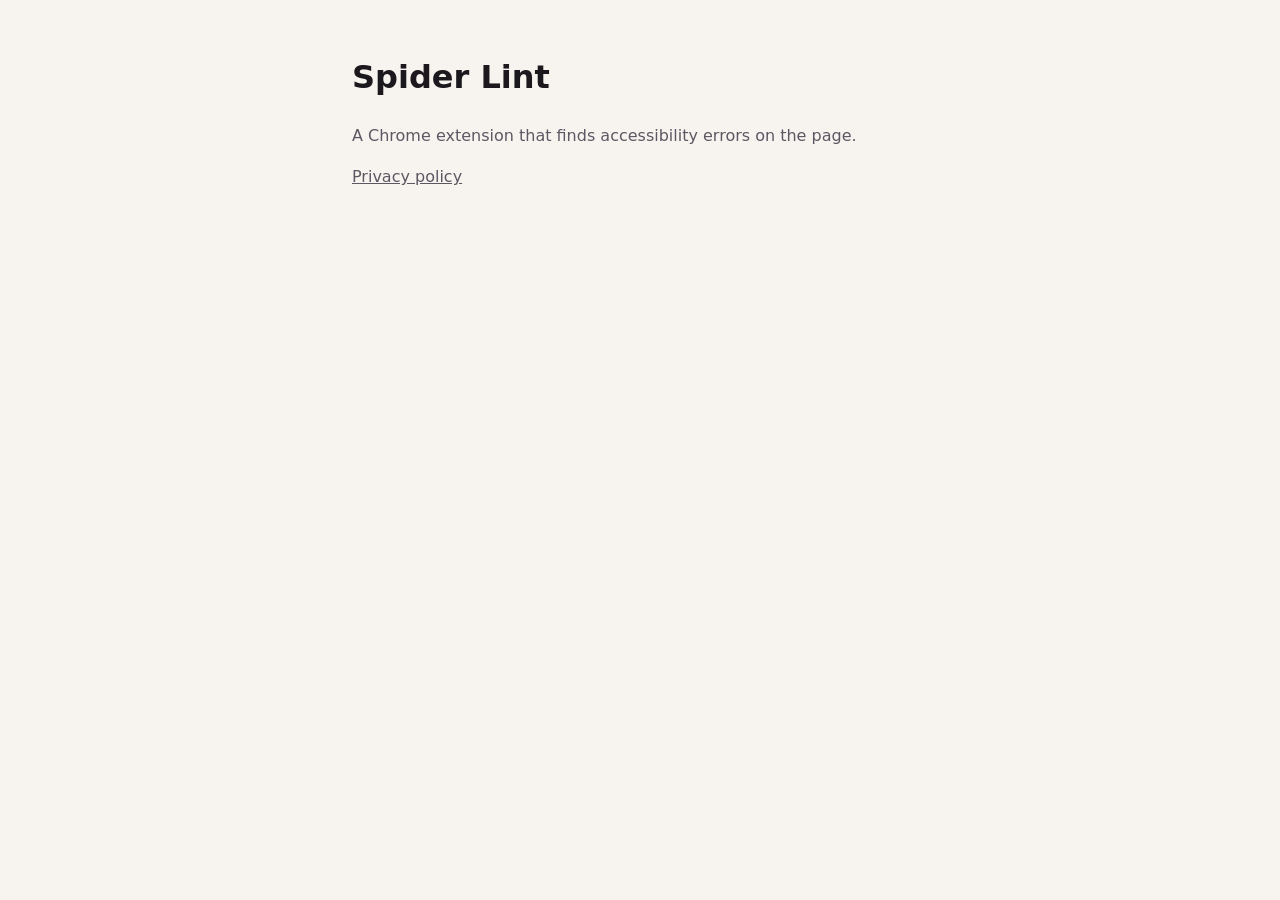
==== index.html @ 79761230 "Add Spider Lint site and privacy policy" ====
<!doctype html>
<html lang="en">
  <head>
    <meta charset="utf-8" />
    <meta name="viewport" content="width=device-width, initial-scale=1" />
    <title>Spider Lint</title>
    <style>
      :root {
        color-scheme: light dark;
        --ink: #1b191e;
        --paper: #f7f4ef;
        --muted: #5c5863;
      }
      @media (prefers-color-scheme: dark) {
        :root {
          --ink: #f4f1ea;
          --paper: #16141a;
          --muted: #b3adb8;
        }
      }
      body {
        margin: 0 auto;
        max-width: 36rem;
        padding: 2rem 1.25rem;
        background: var(--paper);
        color: var(--ink);
        font:
          1rem/1.55 ui-sans-serif,
          system-ui,
          sans-serif;
      }
      a {
        color: inherit;
      }
      p {
        color: var(--muted);
      }
    </style>
  </head>
  <body>
    <h1>Spider Lint</h1>
    <p>A Chrome extension that finds accessibility errors on the page.</p>
    <p>
      <a href="./privacy.html">Privacy policy</a>
    </p>
  </body>
</html>
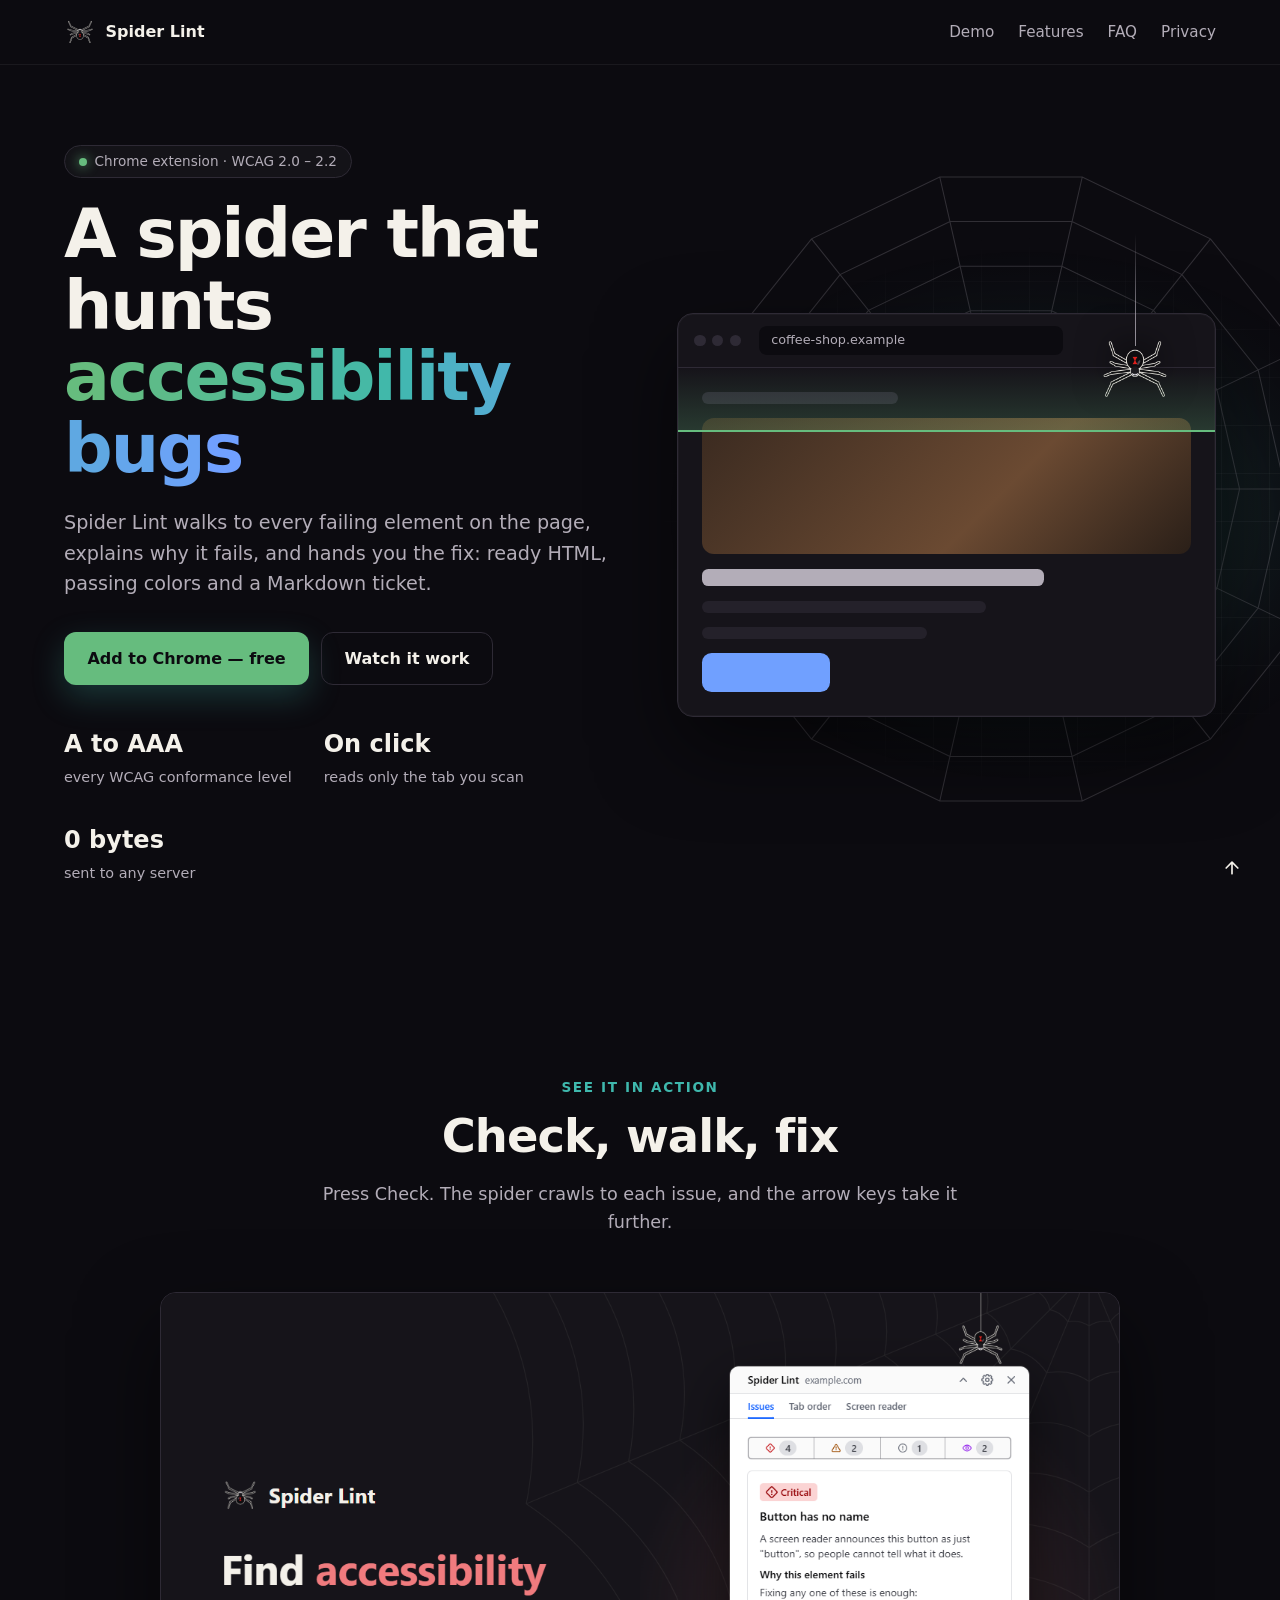
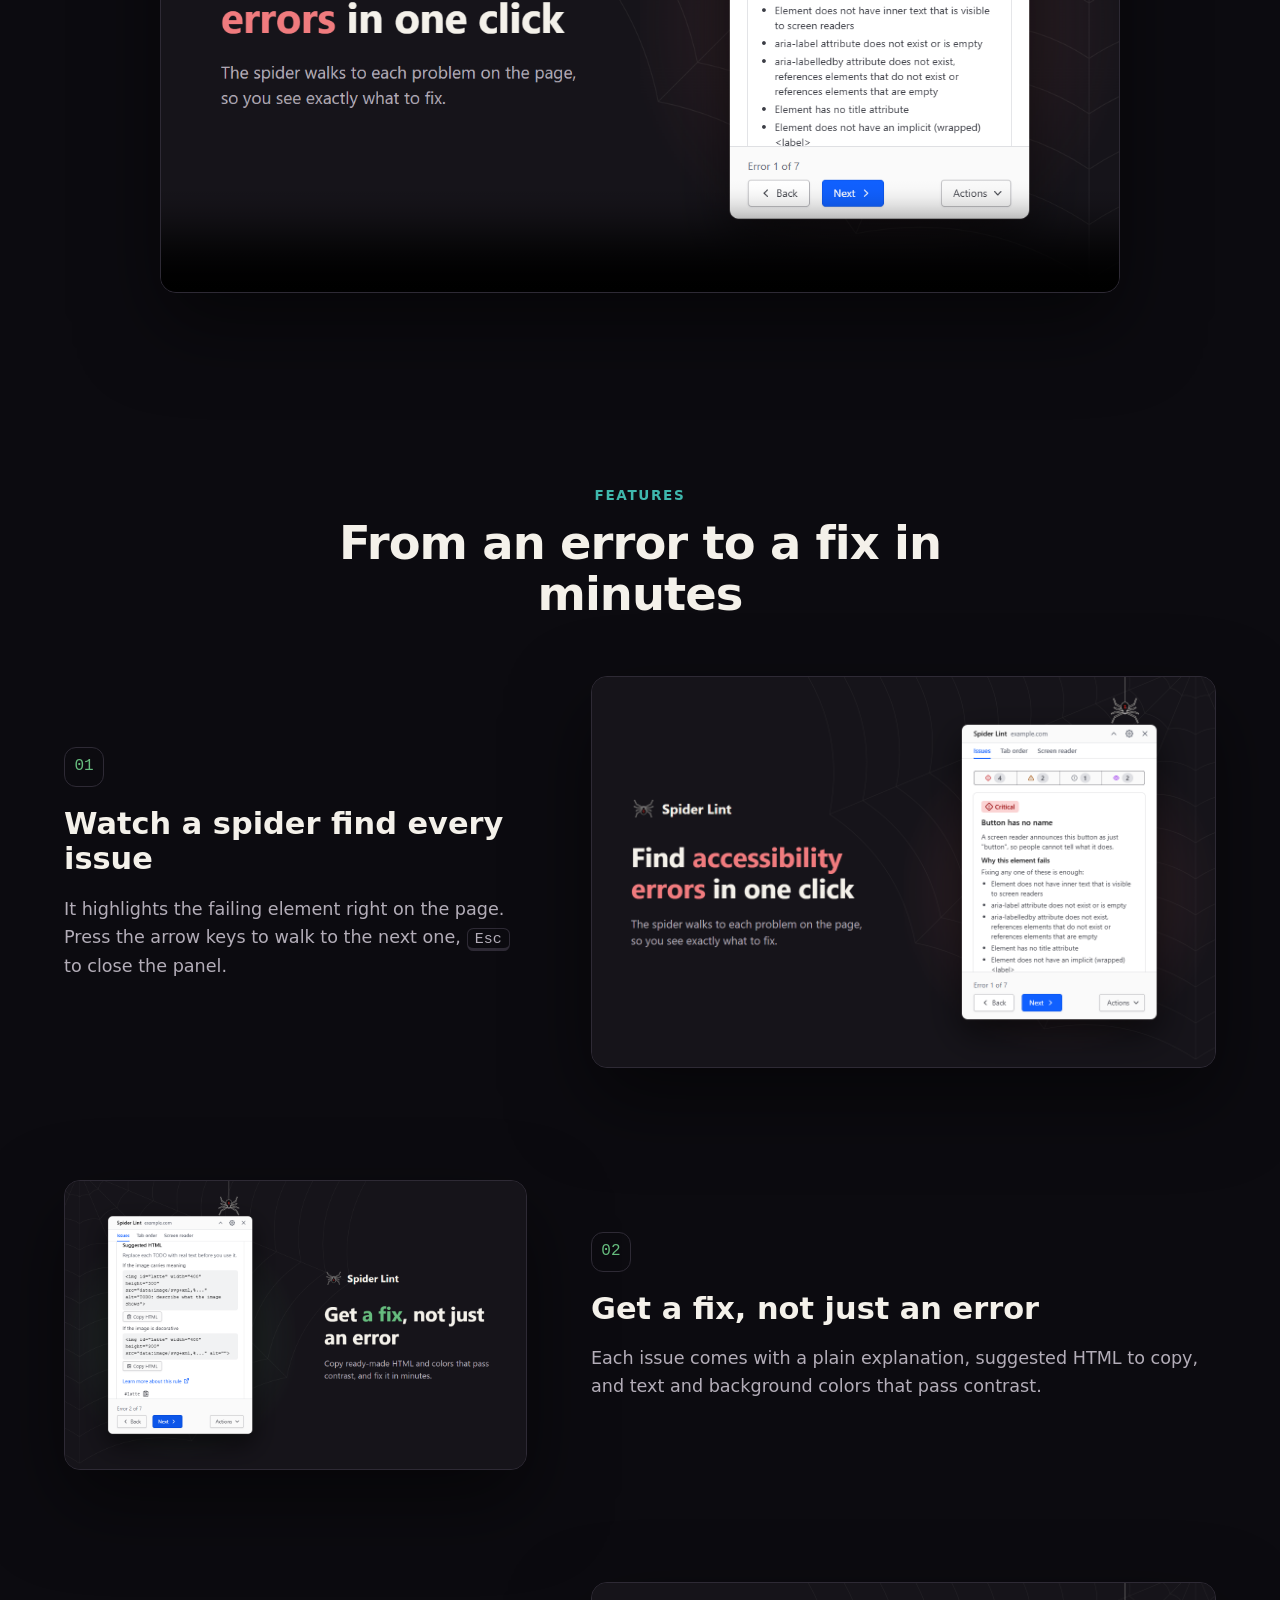
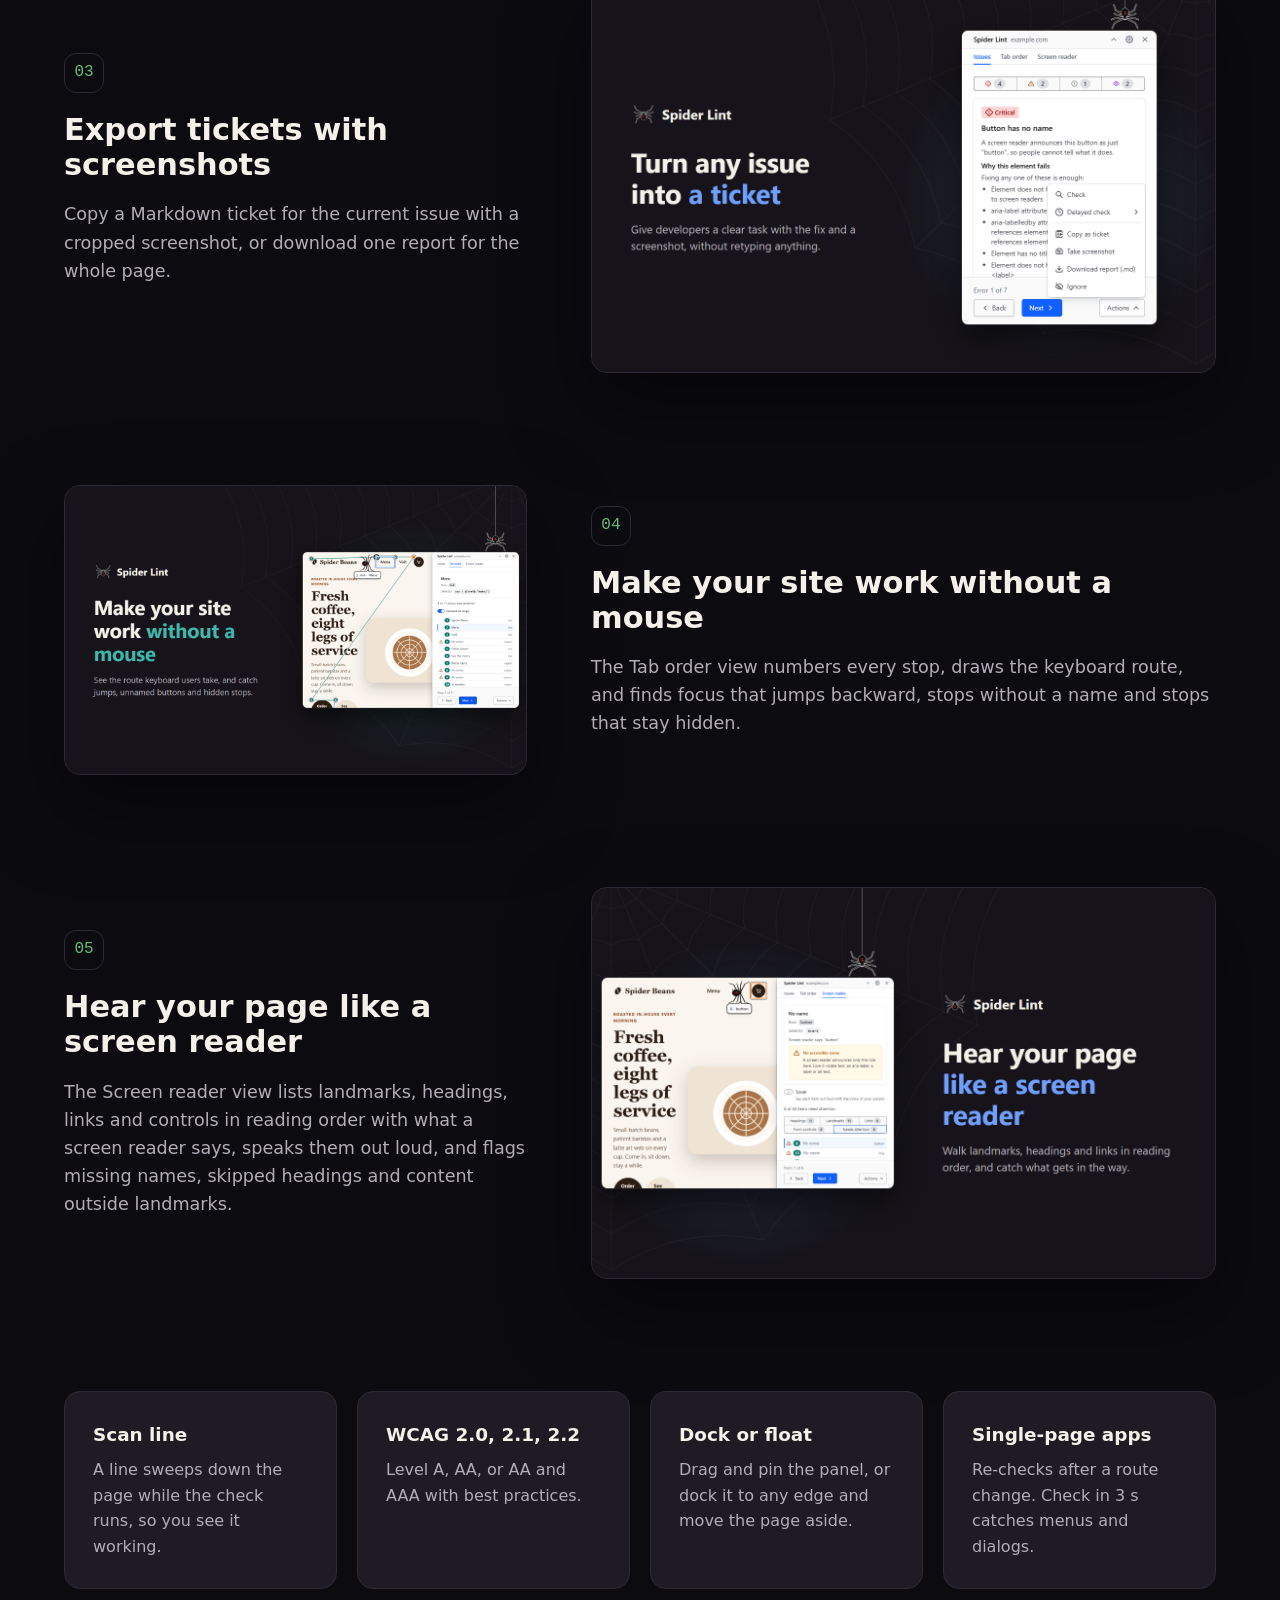
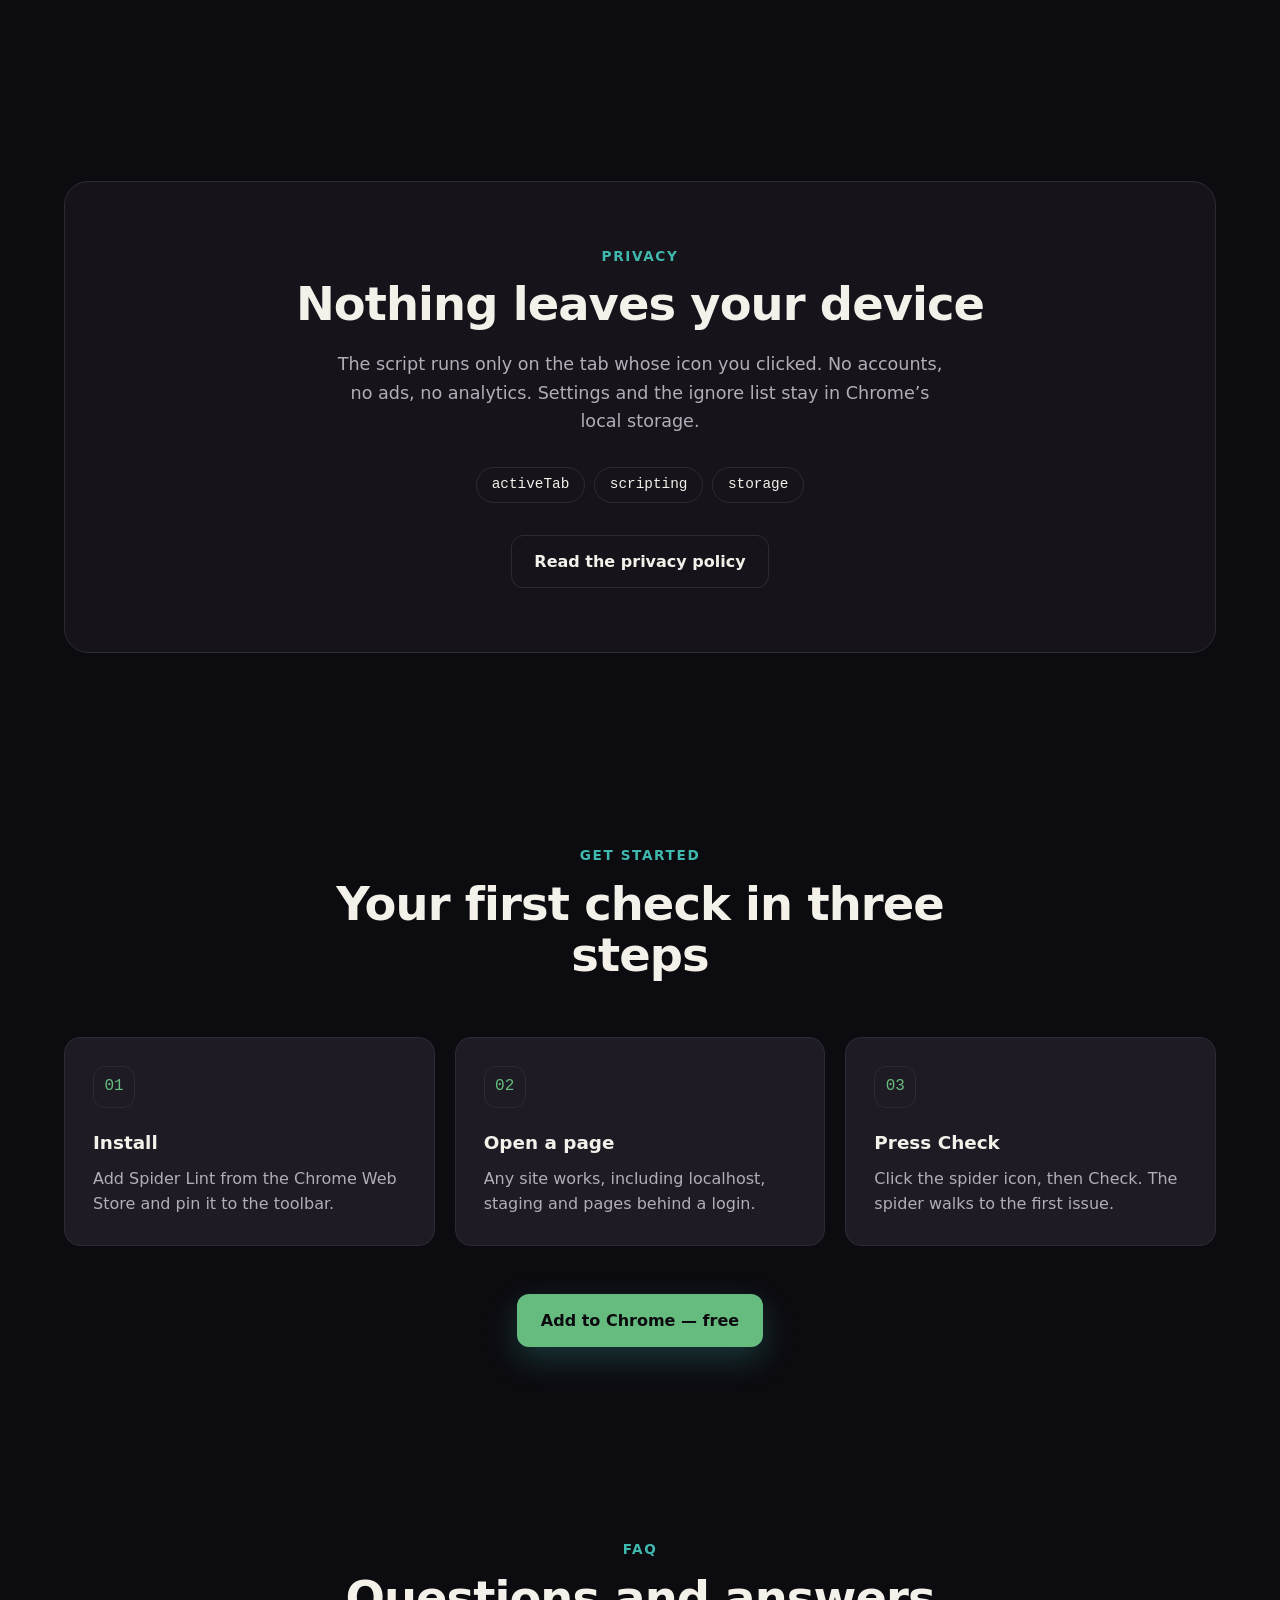
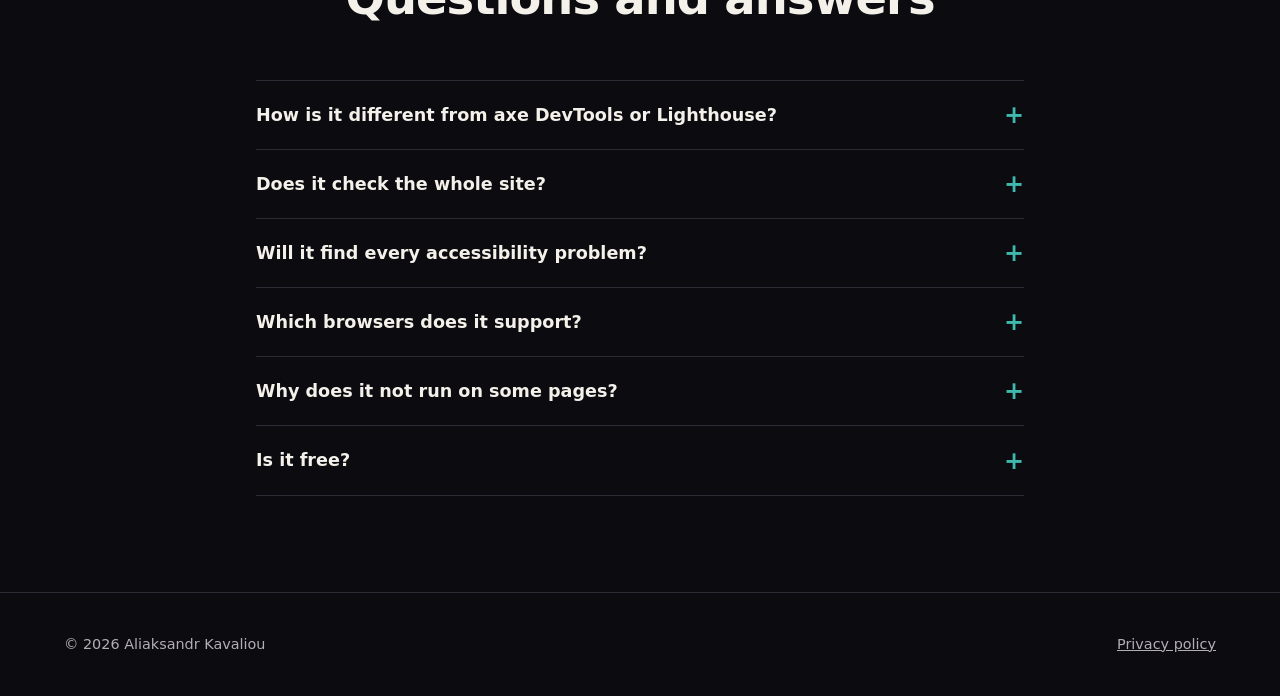
==== commit 524e1f68: "Updates the site for 0.4.0" ====
--- a/index.html
+++ b/index.html
@@ -1,47 +1,417 @@
 <!doctype html>
-<html lang="en">
+<html lang="en" class="page">
   <head>
     <meta charset="utf-8" />
     <meta name="viewport" content="width=device-width, initial-scale=1" />
-    <title>Spider Lint</title>
-    <style>
-      :root {
-        color-scheme: light dark;
-        --ink: #1b191e;
-        --paper: #f7f4ef;
-        --muted: #5c5863;
-      }
-      @media (prefers-color-scheme: dark) {
-        :root {
-          --ink: #f4f1ea;
-          --paper: #16141a;
-          --muted: #b3adb8;
-        }
-      }
-      body {
-        margin: 0 auto;
-        max-width: 36rem;
-        padding: 2rem 1.25rem;
-        background: var(--paper);
-        color: var(--ink);
-        font:
-          1rem/1.55 ui-sans-serif,
-          system-ui,
-          sans-serif;
-      }
-      a {
-        color: inherit;
-      }
-      p {
-        color: var(--muted);
-      }
-    </style>
+    <title>Spider Lint — Accessibility Checker for Chrome</title>
+    <meta
+      name="description"
+      content="A spider that finds accessibility errors on the page, explains how to fix them, and exports tickets. Nothing leaves your device."
+    />
+    <meta property="og:type" content="website" />
+    <meta property="og:url" content="https://alexkovaliov.github.io/spider-lint-site/" />
+    <meta property="og:title" content="Spider Lint — Accessibility Checker" />
+    <meta
+      property="og:description"
+      content="A spider that finds accessibility errors on the page, explains how to fix them, and exports tickets. Nothing leaves your device."
+    />
+    <meta
+      property="og:image"
+      content="https://alexkovaliov.github.io/spider-lint-site/store/promo-marquee.png"
+    />
+    <meta name="twitter:card" content="summary_large_image" />
+    <meta name="theme-color" content="#0c0b10" />
+    <link rel="canonical" href="https://alexkovaliov.github.io/spider-lint-site/" />
+    <link rel="icon" type="image/png" sizes="32x32" href="./assets/brand/favicon-32.png" />
+    <link rel="icon" type="image/png" sizes="256x256" href="./assets/brand/spider.png" />
+    <link rel="apple-touch-icon" href="./assets/brand/spider.png" />
+    <link rel="stylesheet" href="./assets/styles/index.css" />
+    <script src="./assets/scripts/page/enableJs.js"></script>
+    <script src="./assets/scripts/stage/drawWeb.js" defer></script>
+    <script src="./assets/scripts/sections/revealOnScroll.js" defer></script>
+    <script src="./assets/scripts/motion/reducedMotion.js" defer></script>
+    <script src="./assets/scripts/hero/gradientText.js" defer></script>
+    <script src="./assets/scripts/top/scrollTop.js" defer></script>
   </head>
-  <body>
-    <h1>Spider Lint</h1>
-    <p>A Chrome extension that finds accessibility errors on the page.</p>
-    <p>
-      <a href="./privacy.html">Privacy policy</a>
-    </p>
+
+  <body class="page__body">
+    <a class="skip-link" href="#main">Skip to content</a>
+
+    <header class="header" aria-label="Spider Lint">
+      <div class="container header__inner">
+        <a class="header__brand" href="./index.html">
+          <img class="header__logo" src="./assets/brand/spider.png" width="32" height="32" alt="" />
+          Spider Lint
+        </a>
+        <nav class="header__nav" aria-label="Main">
+          <a class="header__link" href="#demo">Demo</a>
+          <a class="header__link" href="#features">Features</a>
+          <a class="header__link" href="#faq">FAQ</a>
+          <a class="header__link" href="#privacy">Privacy</a>
+        </nav>
+      </div>
+    </header>
+
+    <main id="main" aria-label="About Spider Lint">
+      <section class="hero" aria-labelledby="title">
+        <div class="container hero__inner">
+          <div class="hero__content">
+            <p class="hero__eyebrow">Chrome extension · WCAG 2.0 – 2.2</p>
+            <h1 class="hero__title" id="title">
+              A spider that hunts <span class="gradient-text">accessibility bugs</span>
+            </h1>
+            <p class="hero__lead">
+              Spider Lint walks to every failing element on the page, explains why it fails, and
+              hands you the fix: ready HTML, passing colors and a Markdown ticket.
+            </p>
+            <div class="hero__actions">
+              <a
+                class="button button--primary"
+                href="https://chromewebstore.google.com/detail/fmoocnhpmifjoagdphkcekhipcelmean"
+                >Add to Chrome — free</a
+              >
+              <a class="button" href="#demo">Watch it work</a>
+            </div>
+            <ul class="stats" aria-label="Key facts">
+              <li class="stats__item">
+                <strong class="stats__value">A to AAA</strong>
+                <span class="stats__label">every WCAG conformance level</span>
+              </li>
+              <li class="stats__item">
+                <strong class="stats__value">On click</strong>
+                <span class="stats__label">reads only the tab you scan</span>
+              </li>
+              <li class="stats__item">
+                <strong class="stats__value">0 bytes</strong>
+                <span class="stats__label">sent to any server</span>
+              </li>
+            </ul>
+          </div>
+          <div class="stage" aria-hidden="true">
+            <div class="stage__glow"></div>
+            <svg class="stage__web" viewBox="0 0 600 600"></svg>
+            <div class="scanner">
+              <div class="scanner__spider">
+                <img
+                  class="scanner__spider-image"
+                  src="./assets/brand/spider.png"
+                  width="80"
+                  height="80"
+                  alt=""
+                />
+              </div>
+              <div class="scanner__bar">
+                <i class="scanner__dot"></i>
+                <i class="scanner__dot"></i>
+                <i class="scanner__dot"></i>
+                <span class="scanner__address">coffee-shop.example</span>
+              </div>
+              <div class="scanner__page">
+                <div class="scanner__line scanner__line--short"></div>
+                <div class="scanner__image"></div>
+                <div class="scanner__line scanner__line--title"></div>
+                <div class="scanner__line scanner__line--faint scanner__line--wide"></div>
+                <div class="scanner__line scanner__line--faint scanner__line--medium"></div>
+                <div class="scanner__button"></div>
+                <div class="scanner__scan"></div>
+                <div class="marker marker--image">
+                  <span class="marker__label">Image has no alt text</span>
+                </div>
+                <div class="marker marker--text">
+                  <span class="marker__label marker__label--side">Contrast 1.4 : 1</span>
+                </div>
+                <div class="marker marker--button">
+                  <span class="marker__label">Button has no name</span>
+                </div>
+              </div>
+            </div>
+          </div>
+        </div>
+      </section>
+
+      <section class="section" id="demo" aria-labelledby="demo-title">
+        <div class="container">
+          <div class="section__head reveal">
+            <p class="section__kicker">See it in action</p>
+            <h2 class="section__title" id="demo-title">Check, walk, fix</h2>
+            <p class="section__lead">
+              Press Check. The spider crawls to each issue, and the arrow keys take it further.
+            </p>
+          </div>
+          <div class="frame frame--wide reveal">
+            <video
+              class="frame__media"
+              aria-label="Spider Lint demo"
+              src="./store/demo.mp4"
+              poster="./store/screenshot-check.png"
+              width="1280"
+              height="800"
+              autoplay
+              muted
+              loop
+              playsinline
+              controls
+            >
+              <track kind="captions" src="./store/demo.vtt" srclang="en" label="English" />
+              <a href="./store/demo.mp4">Download the demo video</a>
+            </video>
+          </div>
+        </div>
+      </section>
+
+      <section class="section" id="features" aria-labelledby="features-title">
+        <div class="container">
+          <div class="section__head reveal">
+            <p class="section__kicker">Features</p>
+            <h2 class="section__title" id="features-title">From an error to a fix in minutes</h2>
+          </div>
+          <article class="feature reveal">
+            <div class="feature__body">
+              <span class="feature__number" aria-hidden="true">01</span>
+              <h3 class="feature__title">Watch a spider find every issue</h3>
+              <p class="feature__text">
+                It highlights the failing element right on the page. Press the arrow keys to walk to
+                the next one, <kbd class="key">Esc</kbd> to close the panel.
+              </p>
+            </div>
+            <div class="frame">
+              <img
+                class="frame__media"
+                src="./store/screenshot-check.png"
+                width="1280"
+                height="800"
+                loading="lazy"
+                alt="The Spider Lint panel lists an issue while the spider sits on the failing element."
+              />
+            </div>
+          </article>
+          <article class="feature feature--reversed reveal">
+            <div class="feature__body">
+              <span class="feature__number" aria-hidden="true">02</span>
+              <h3 class="feature__title">Get a fix, not just an error</h3>
+              <p class="feature__text">
+                Each issue comes with a plain explanation, suggested HTML to copy, and text and
+                background colors that pass contrast.
+              </p>
+            </div>
+            <div class="frame">
+              <img
+                class="frame__media"
+                src="./store/screenshot-fix.png"
+                width="1280"
+                height="800"
+                loading="lazy"
+                alt="Suggested HTML that adds the missing alt attribute, with Copy HTML buttons."
+              />
+            </div>
+          </article>
+          <article class="feature reveal">
+            <div class="feature__body">
+              <span class="feature__number" aria-hidden="true">03</span>
+              <h3 class="feature__title">Export tickets with screenshots</h3>
+              <p class="feature__text">
+                Copy a Markdown ticket for the current issue with a cropped screenshot, or download
+                one report for the whole page.
+              </p>
+            </div>
+            <div class="frame">
+              <img
+                class="frame__media"
+                src="./store/screenshot-export.png"
+                width="1280"
+                height="800"
+                loading="lazy"
+                alt="The Actions menu with Copy as ticket, Screenshot and Download report."
+              />
+            </div>
+          </article>
+          <article class="feature feature--reversed reveal">
+            <div class="feature__body">
+              <span class="feature__number" aria-hidden="true">04</span>
+              <h3 class="feature__title">Make your site work without a mouse</h3>
+              <p class="feature__text">
+                The Tab order view numbers every stop, draws the keyboard route, and finds focus
+                that jumps backward, stops without a name and stops that stay hidden.
+              </p>
+            </div>
+            <div class="frame">
+              <img
+                class="frame__media"
+                src="./store/screenshot-tab-order.png"
+                width="1280"
+                height="800"
+                loading="lazy"
+                alt="Numbered tab stops drawn over the page with the route between them."
+              />
+            </div>
+          </article>
+          <article class="feature reveal">
+            <div class="feature__body">
+              <span class="feature__number" aria-hidden="true">05</span>
+              <h3 class="feature__title">Hear your page like a screen reader</h3>
+              <p class="feature__text">
+                The Screen reader view lists landmarks, headings, links and controls in reading
+                order with what a screen reader says, speaks them out loud, and flags missing names,
+                skipped headings and content outside landmarks.
+              </p>
+            </div>
+            <div class="frame">
+              <img
+                class="frame__media"
+                src="./store/screenshot-screen-reader.png"
+                width="1280"
+                height="800"
+                loading="lazy"
+                alt="The Screen reader view filtered to items that need attention, with a button that has no name."
+              />
+            </div>
+          </article>
+          <ul class="cards" aria-label="More features">
+            <li class="card reveal">
+              <h3 class="card__title">Scan line</h3>
+              <p class="card__text">
+                A line sweeps down the page while the check runs, so you see it working.
+              </p>
+            </li>
+            <li class="card reveal">
+              <h3 class="card__title">WCAG 2.0, 2.1, 2.2</h3>
+              <p class="card__text">Level A, AA, or AA and AAA with best practices.</p>
+            </li>
+            <li class="card reveal">
+              <h3 class="card__title">Dock or float</h3>
+              <p class="card__text">
+                Drag and pin the panel, or dock it to any edge and move the page aside.
+              </p>
+            </li>
+            <li class="card reveal">
+              <h3 class="card__title">Single-page apps</h3>
+              <p class="card__text">
+                Re-checks after a route change. Check in 3 s catches menus and dialogs.
+              </p>
+            </li>
+          </ul>
+        </div>
+      </section>
+
+      <section class="section" id="privacy" aria-labelledby="privacy-title">
+        <div class="container">
+          <div class="privacy reveal">
+            <p class="section__kicker">Privacy</p>
+            <h2 class="section__title" id="privacy-title">Nothing leaves your device</h2>
+            <p class="privacy__text">
+              The script runs only on the tab whose icon you clicked. No accounts, no ads, no
+              analytics. Settings and the ignore list stay in Chrome’s local storage.
+            </p>
+            <ul class="chips" aria-label="Permissions">
+              <li class="chips__item">activeTab</li>
+              <li class="chips__item">scripting</li>
+              <li class="chips__item">storage</li>
+            </ul>
+            <a class="button" href="./privacy.html">Read the privacy policy</a>
+          </div>
+        </div>
+      </section>
+
+      <section class="section" id="start" aria-labelledby="start-title">
+        <div class="container">
+          <div class="section__head reveal">
+            <p class="section__kicker">Get started</p>
+            <h2 class="section__title" id="start-title">Your first check in three steps</h2>
+          </div>
+          <ol class="steps" aria-labelledby="start-title">
+            <li class="steps__item reveal">
+              <h3 class="steps__title">Install</h3>
+              <p class="steps__text">
+                Add Spider Lint from the Chrome Web Store and pin it to the toolbar.
+              </p>
+            </li>
+            <li class="steps__item reveal">
+              <h3 class="steps__title">Open a page</h3>
+              <p class="steps__text">
+                Any site works, including localhost, staging and pages behind a login.
+              </p>
+            </li>
+            <li class="steps__item reveal">
+              <h3 class="steps__title">Press Check</h3>
+              <p class="steps__text">
+                Click the spider icon, then Check. The spider walks to the first issue.
+              </p>
+            </li>
+          </ol>
+          <div class="steps__action reveal">
+            <a
+              class="button button--primary"
+              href="https://chromewebstore.google.com/detail/fmoocnhpmifjoagdphkcekhipcelmean"
+              >Add to Chrome — free</a
+            >
+          </div>
+        </div>
+      </section>
+
+      <section class="section" id="faq" aria-labelledby="faq-title">
+        <div class="container">
+          <div class="section__head reveal">
+            <p class="section__kicker">FAQ</p>
+            <h2 class="section__title" id="faq-title">Questions and answers</h2>
+          </div>
+          <div class="faq reveal">
+            <details class="faq__item">
+              <summary class="faq__question">
+                How is it different from axe DevTools or Lighthouse?
+              </summary>
+              <p class="faq__answer">
+                Spider Lint runs the same axe-core engine, then shows each issue right on the page,
+                suggests ready HTML and passing colors, and exports Markdown tickets. It also adds
+                the Tab order and Screen reader views.
+              </p>
+            </details>
+            <details class="faq__item">
+              <summary class="faq__question">Does it check the whole site?</summary>
+              <p class="faq__answer">
+                It checks the page open in the current tab. On a single-page app, check again after
+                a route change.
+              </p>
+            </details>
+            <details class="faq__item">
+              <summary class="faq__question">Will it find every accessibility problem?</summary>
+              <p class="faq__answer">
+                No automated tool can. Spider Lint finds the issues a machine can prove. Test with a
+                keyboard and a screen reader too: the Tab order and Screen reader views help there.
+              </p>
+            </details>
+            <details class="faq__item">
+              <summary class="faq__question">Which browsers does it support?</summary>
+              <p class="faq__answer">
+                Chrome. Edge, Brave and other Chromium browsers can install it from the Chrome Web
+                Store too.
+              </p>
+            </details>
+            <details class="faq__item">
+              <summary class="faq__question">Why does it not run on some pages?</summary>
+              <p class="faq__answer">
+                Chrome does not let extensions into <code>chrome://</code> pages, the Web Store or
+                PDFs. The toolbar icon shows the reason.
+              </p>
+            </details>
+            <details class="faq__item">
+              <summary class="faq__question">Is it free?</summary>
+              <p class="faq__answer">Yes. No accounts, no ads and no paid plan.</p>
+            </details>
+          </div>
+        </div>
+      </section>
+    </main>
+
+    <footer class="footer" aria-label="Site footer">
+      <div class="container footer__inner">
+        <span class="footer__copyright">© 2026 Aliaksandr Kavaliou</span>
+        <a class="footer__link" href="./privacy.html">Privacy policy</a>
+      </div>
+      <a class="to-top" href="#main" aria-label="Back to top">
+        <svg class="to-top__icon" viewBox="0 0 24 24" aria-hidden="true">
+          <path d="M12 19V5M5 12l7-7 7 7" />
+        </svg>
+      </a>
+    </footer>
   </body>
 </html>
--- a/assets/styles/index.css
+++ b/assets/styles/index.css
@@ -0,0 +1,11 @@
+@import url('./base/base.css');
+@import url('./header/header.css');
+@import url('./hero/hero.css');
+@import url('./stage/stage.css');
+@import url('./stage/scanner.css');
+@import url('./stage/markers.css');
+@import url('./sections/sections.css');
+@import url('./sections/cards.css');
+@import url('./start/steps.css');
+@import url('./faq/faq.css');
+@import url('./top/top.css');
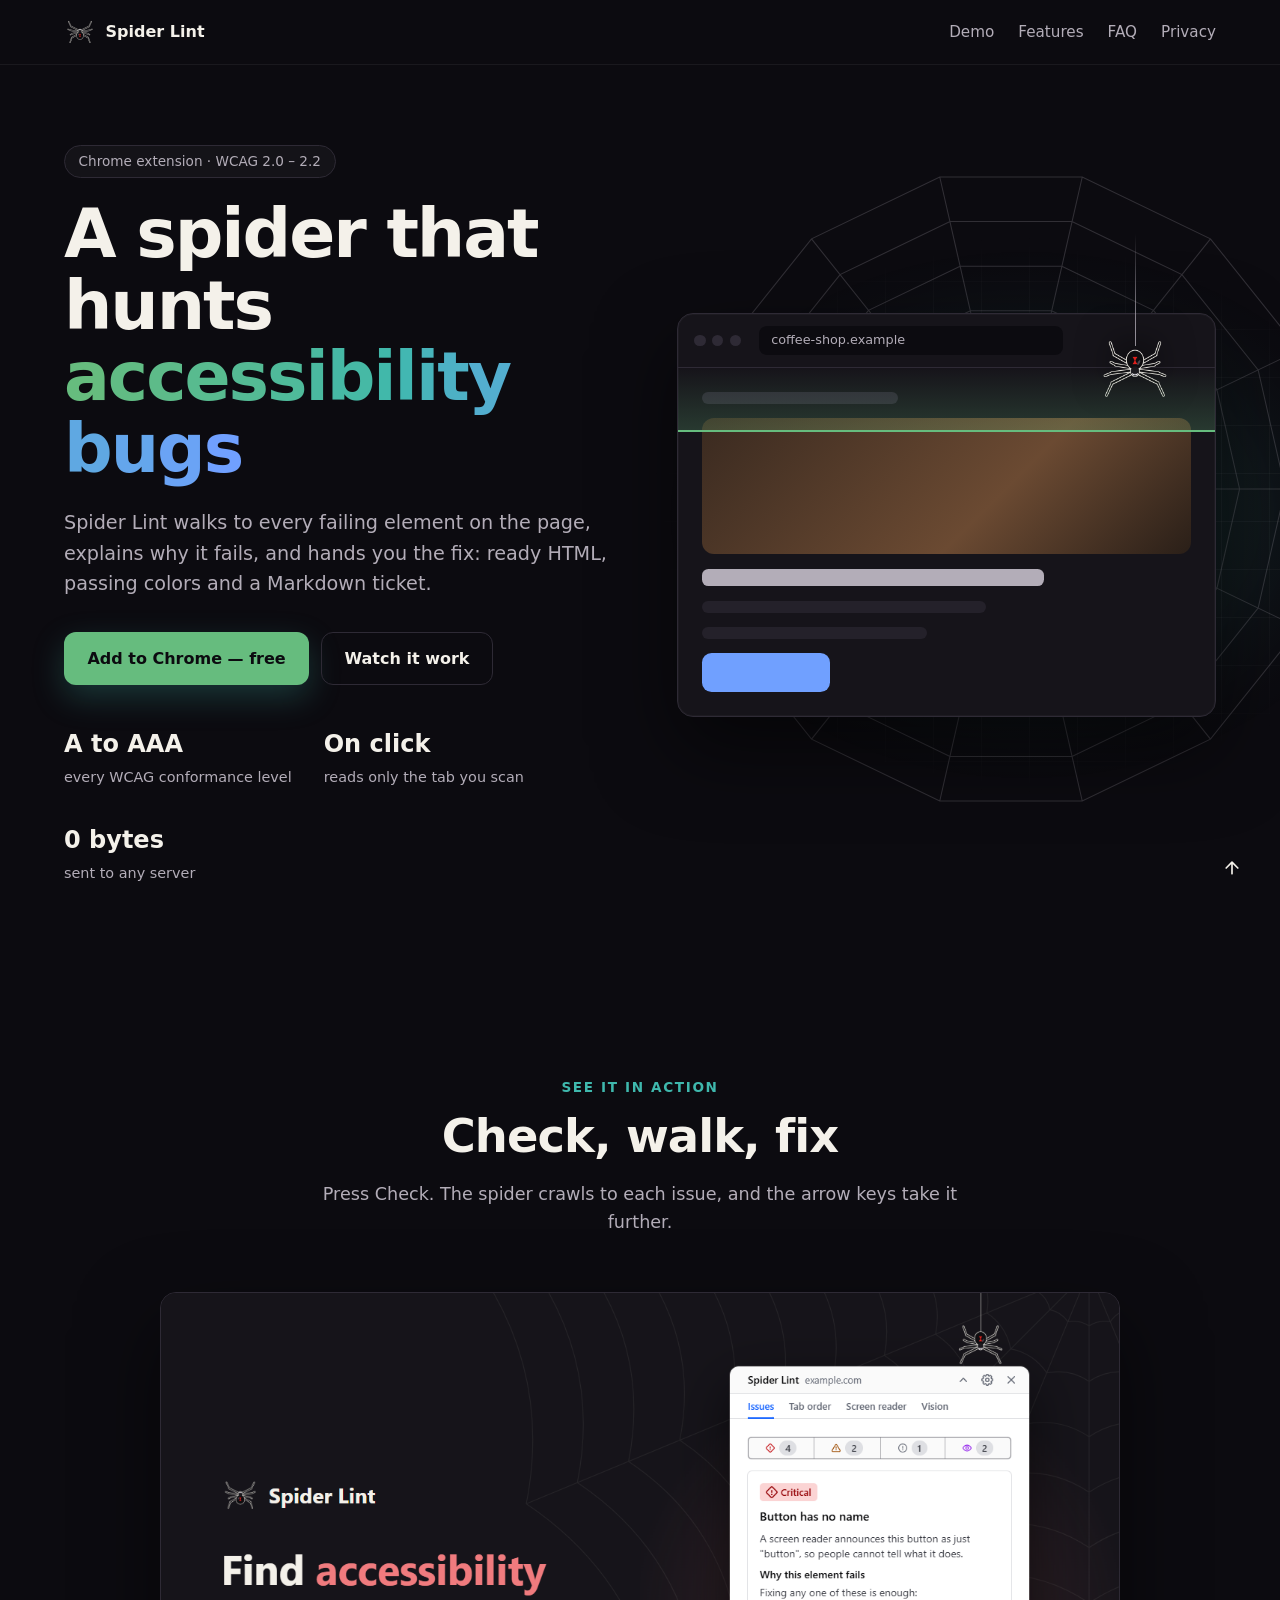
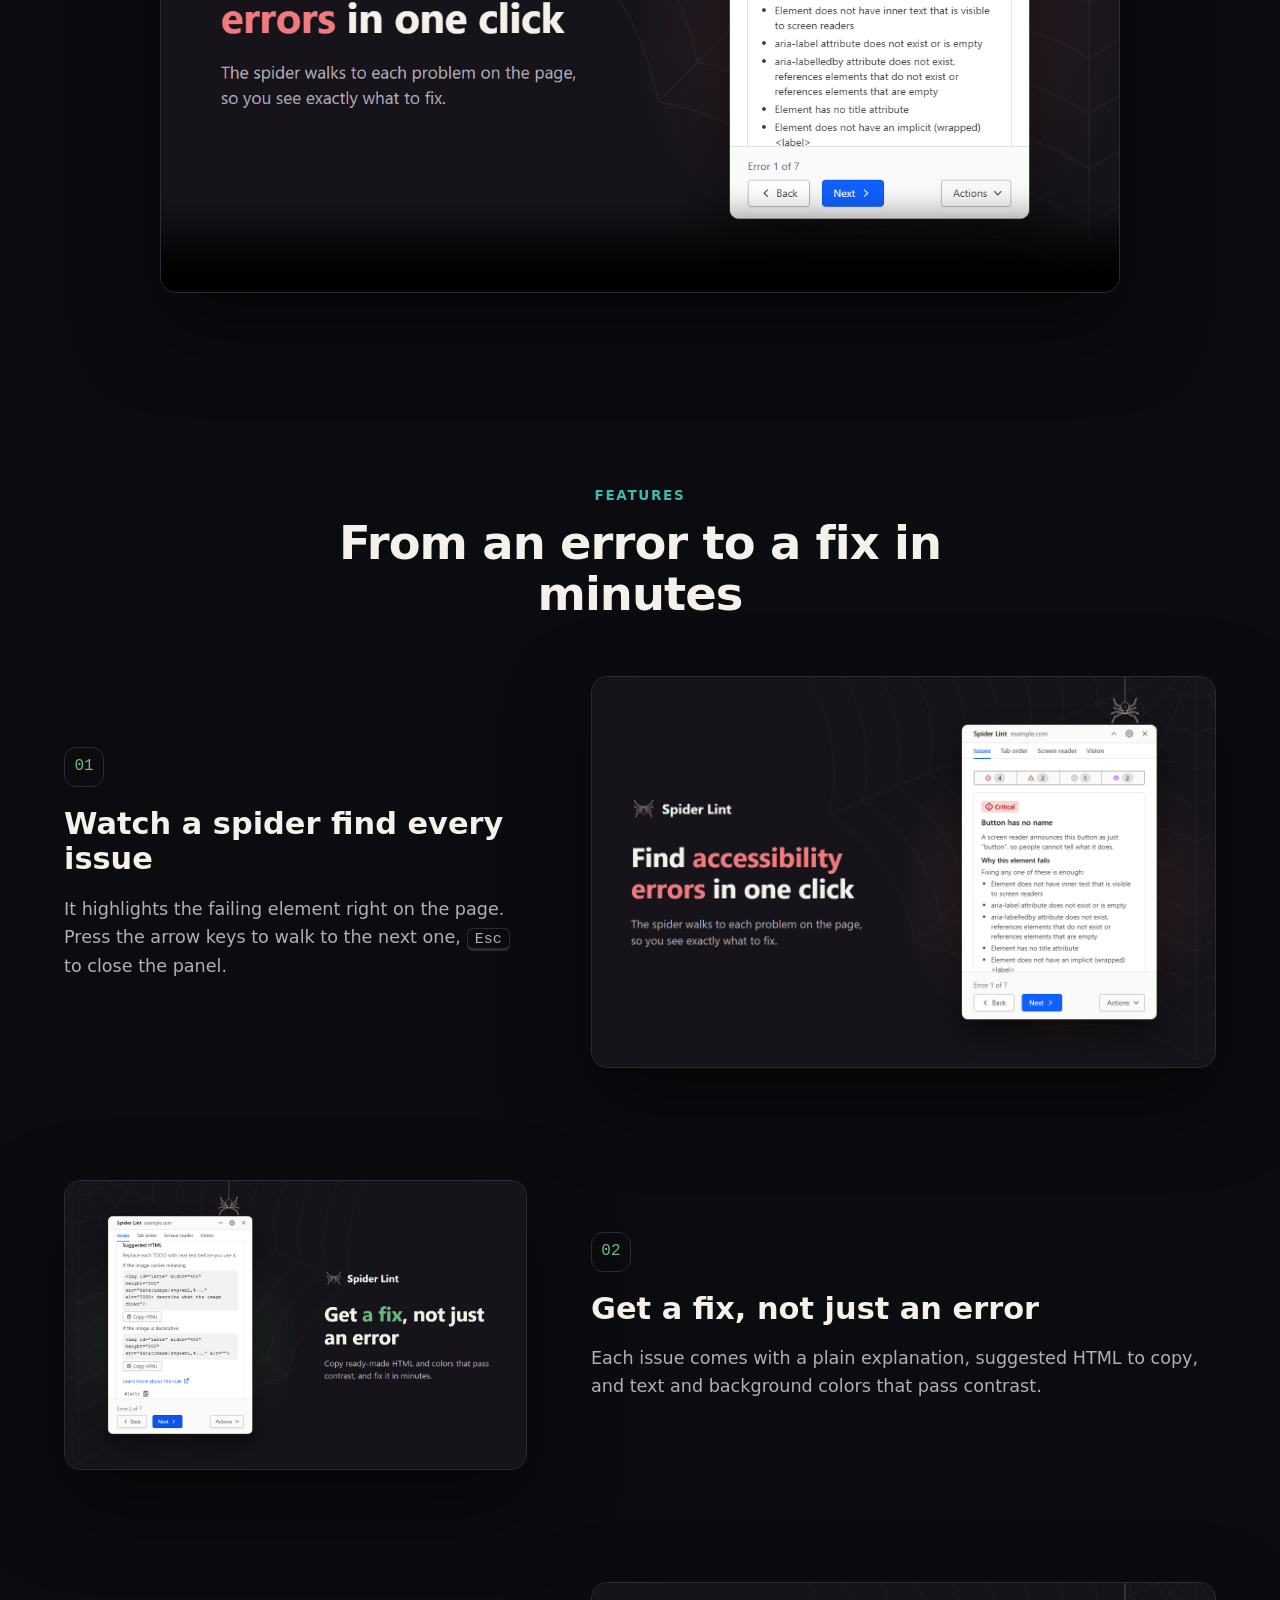
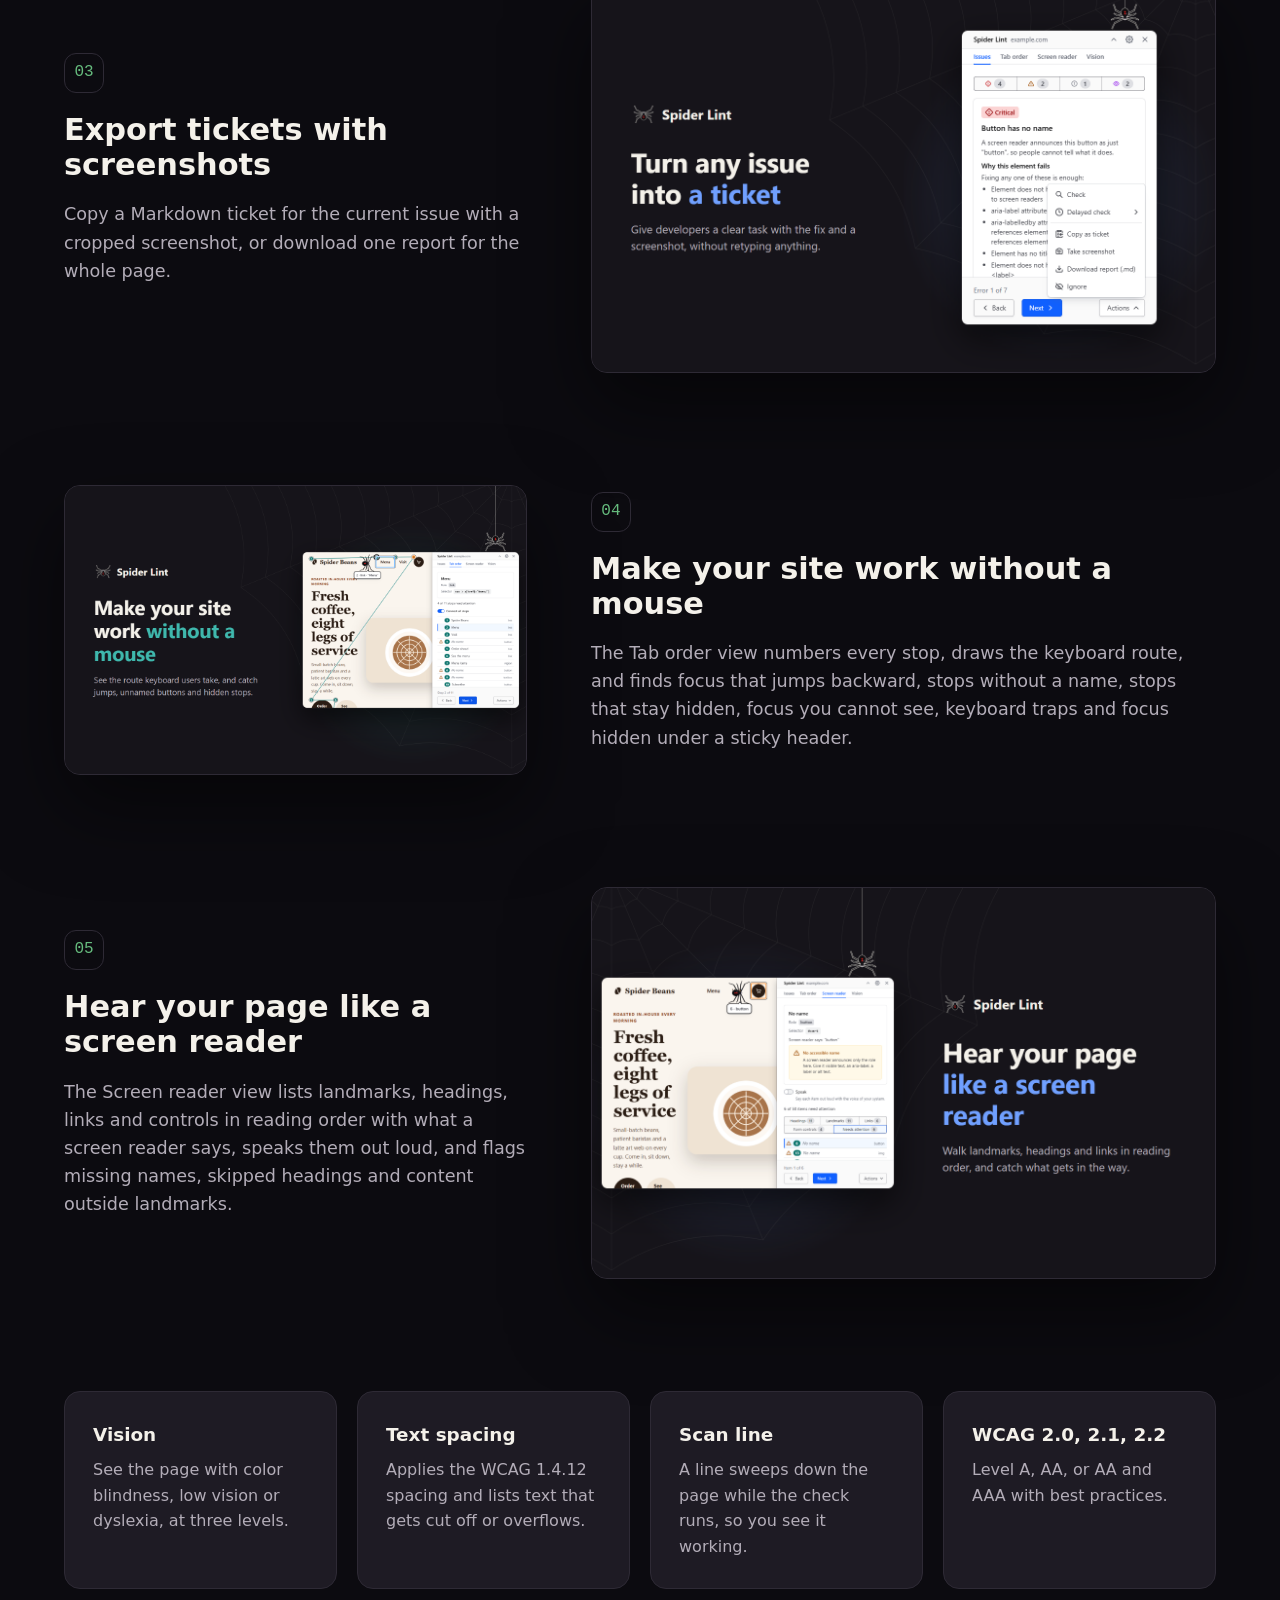
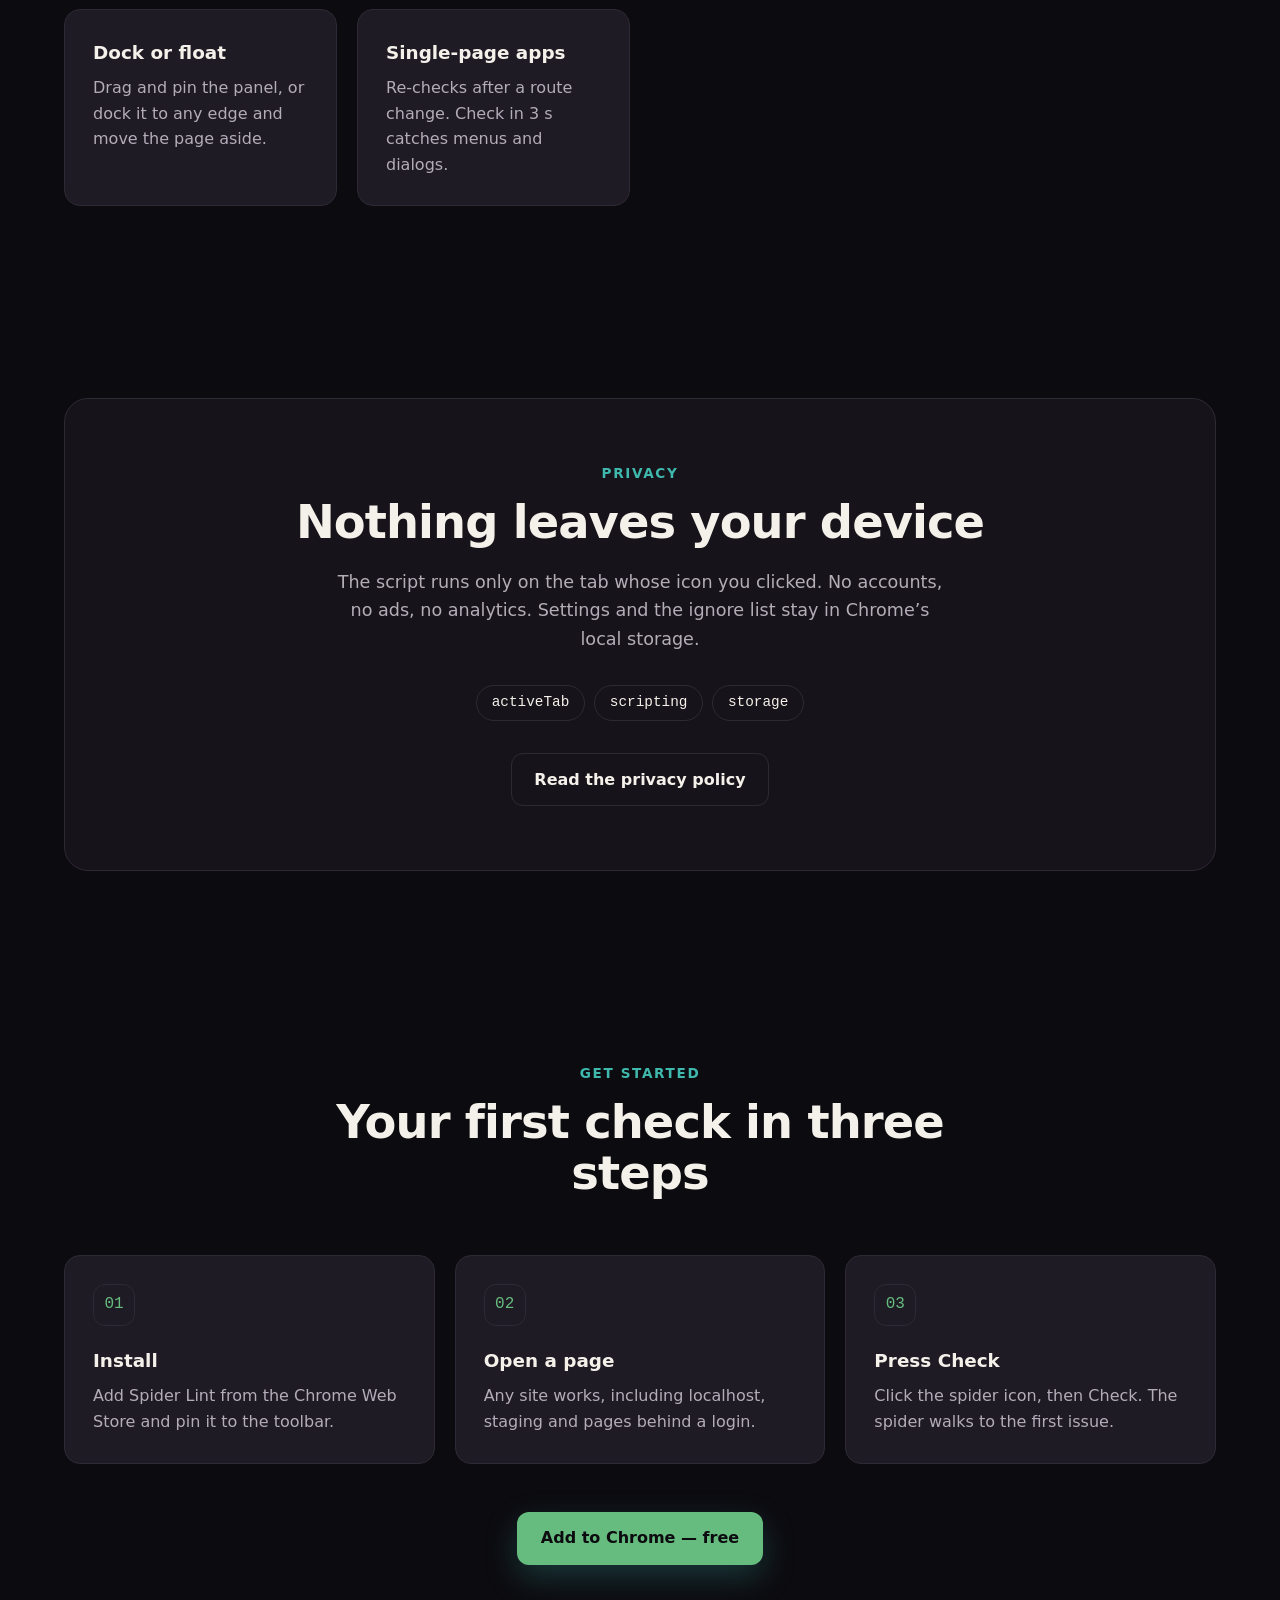
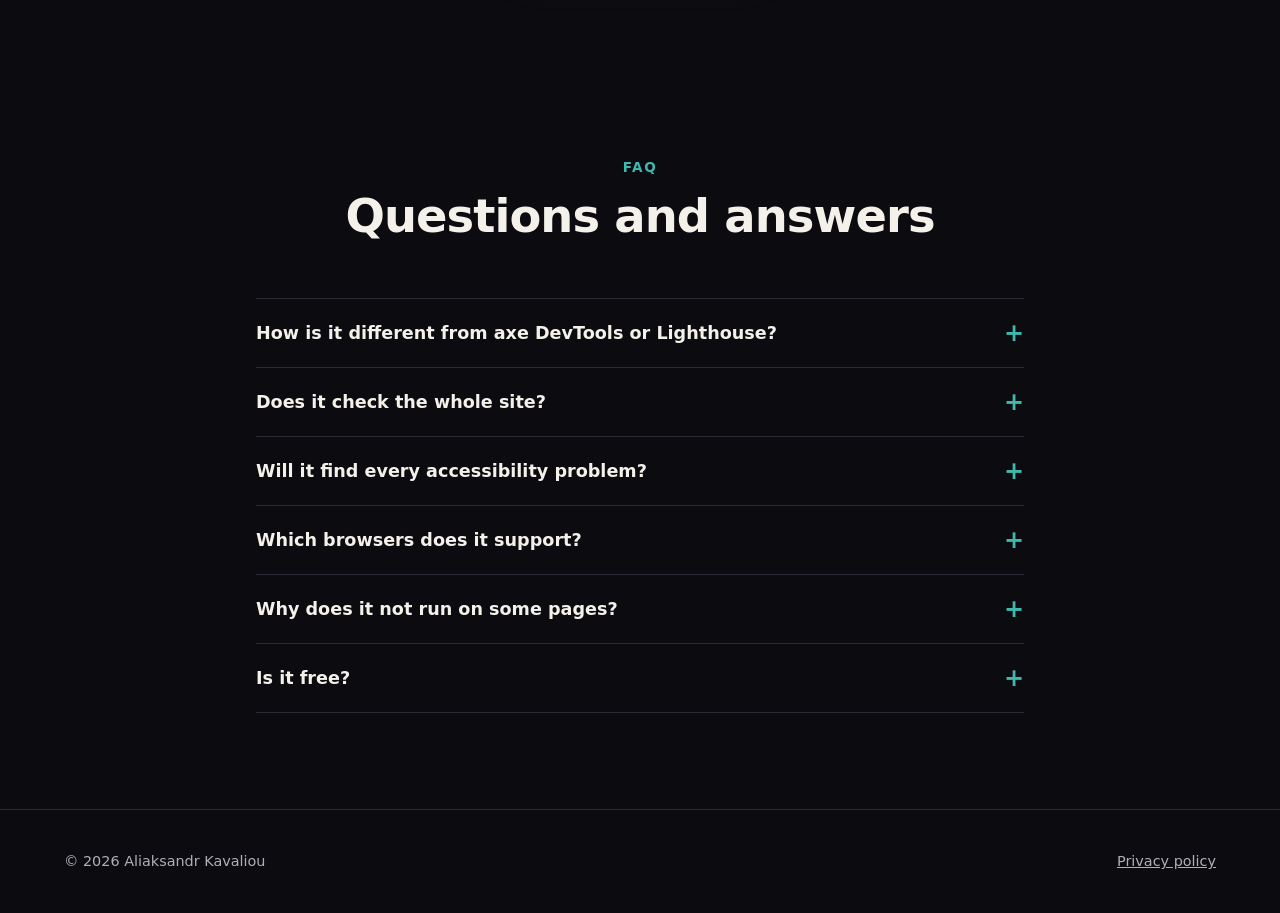
==== commit 56d49b2a: "Updates the site for 0.5.0" ====
--- a/index.html
+++ b/index.html
@@ -3,6 +3,7 @@
   <head>
     <meta charset="utf-8" />
     <meta name="viewport" content="width=device-width, initial-scale=1" />
+    <meta name="google-site-verification" content="gTQfm3-9sAw2GK2VHXZLIO_SN9S5vGO7Gb8pyMNs1Ik" />
     <title>Spider Lint — Accessibility Checker for Chrome</title>
     <meta
       name="description"
@@ -231,7 +232,8 @@
               <h3 class="feature__title">Make your site work without a mouse</h3>
               <p class="feature__text">
                 The Tab order view numbers every stop, draws the keyboard route, and finds focus
-                that jumps backward, stops without a name and stops that stay hidden.
+                that jumps backward, stops without a name, stops that stay hidden, focus you cannot
+                see, keyboard traps and focus hidden under a sticky header.
               </p>
             </div>
             <div class="frame">
@@ -267,6 +269,18 @@
             </div>
           </article>
           <ul class="cards" aria-label="More features">
+            <li class="card reveal">
+              <h3 class="card__title">Vision</h3>
+              <p class="card__text">
+                See the page with color blindness, low vision or dyslexia, at three levels.
+              </p>
+            </li>
+            <li class="card reveal">
+              <h3 class="card__title">Text spacing</h3>
+              <p class="card__text">
+                Applies the WCAG 1.4.12 spacing and lists text that gets cut off or overflows.
+              </p>
+            </li>
             <li class="card reveal">
               <h3 class="card__title">Scan line</h3>
               <p class="card__text">
@@ -362,7 +376,7 @@
               <p class="faq__answer">
                 Spider Lint runs the same axe-core engine, then shows each issue right on the page,
                 suggests ready HTML and passing colors, and exports Markdown tickets. It also adds
-                the Tab order and Screen reader views.
+                the Tab order, Screen reader and Vision views.
               </p>
             </details>
             <details class="faq__item">
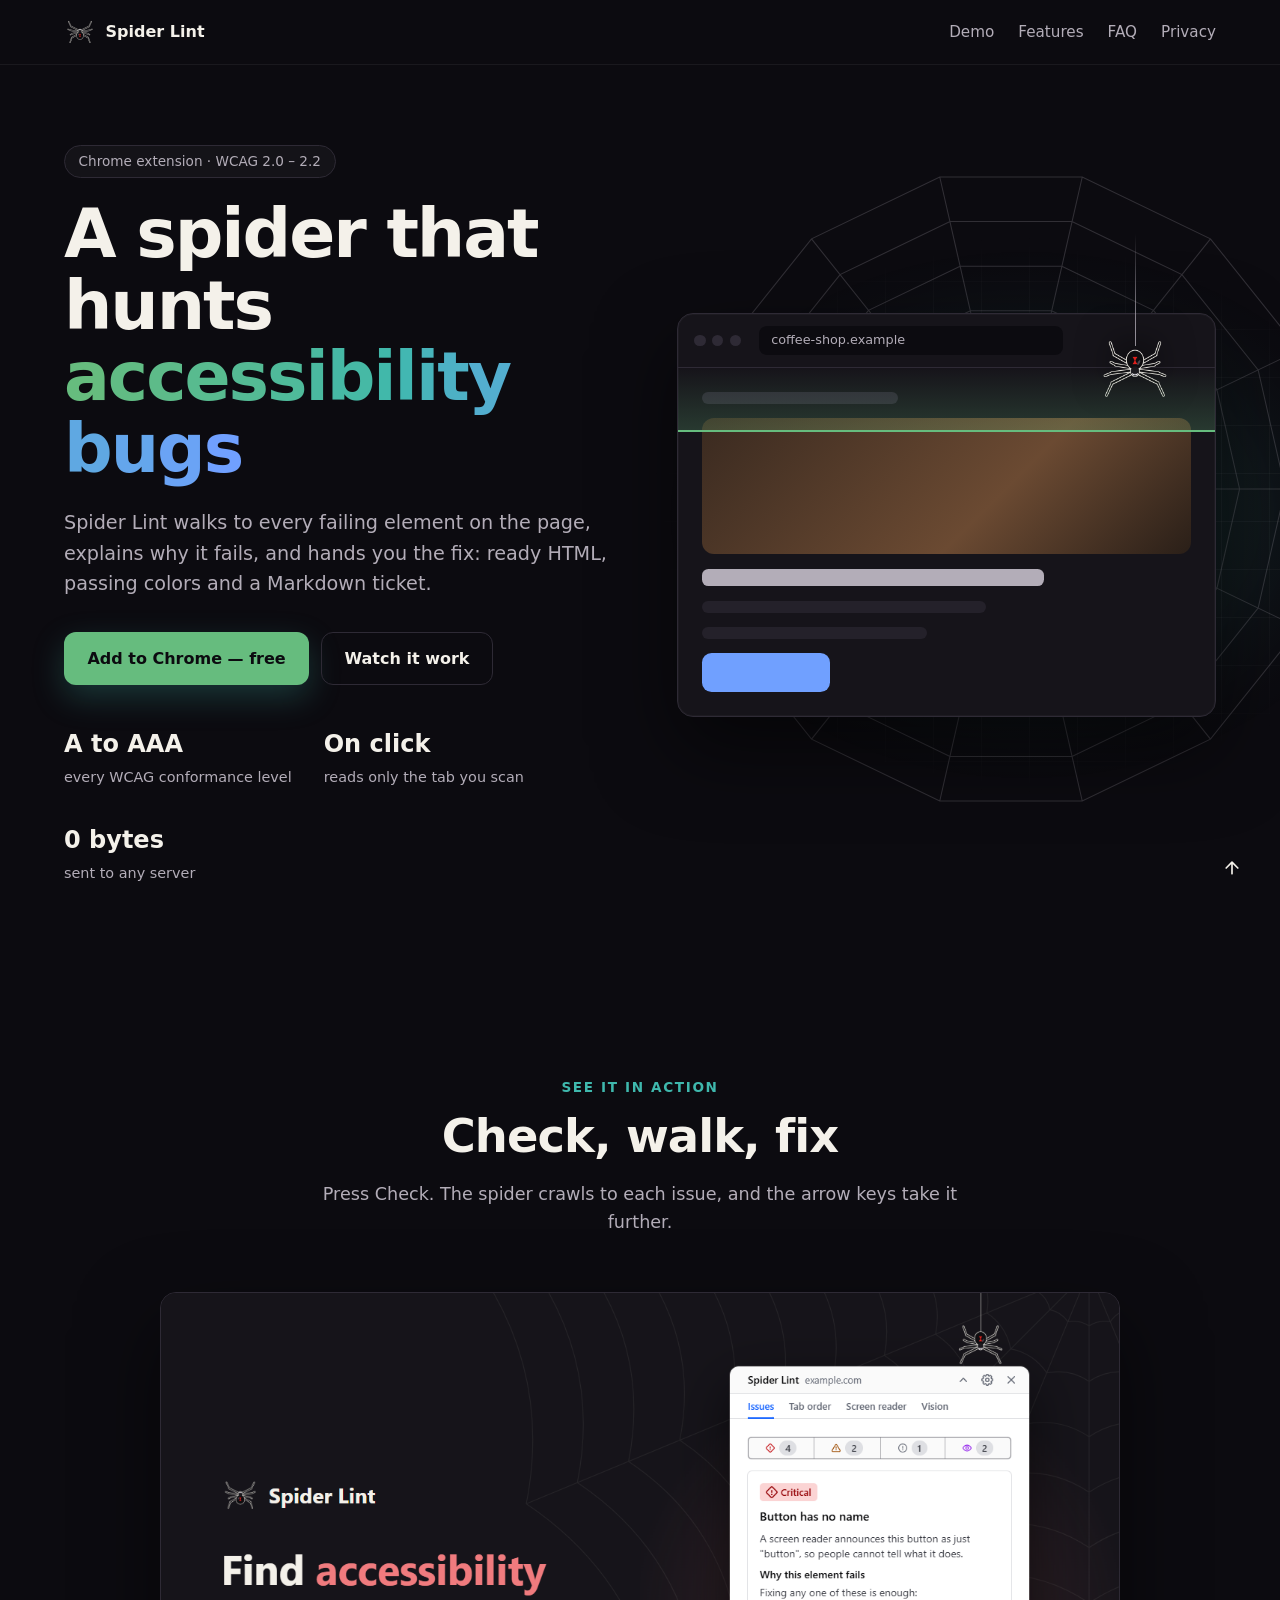
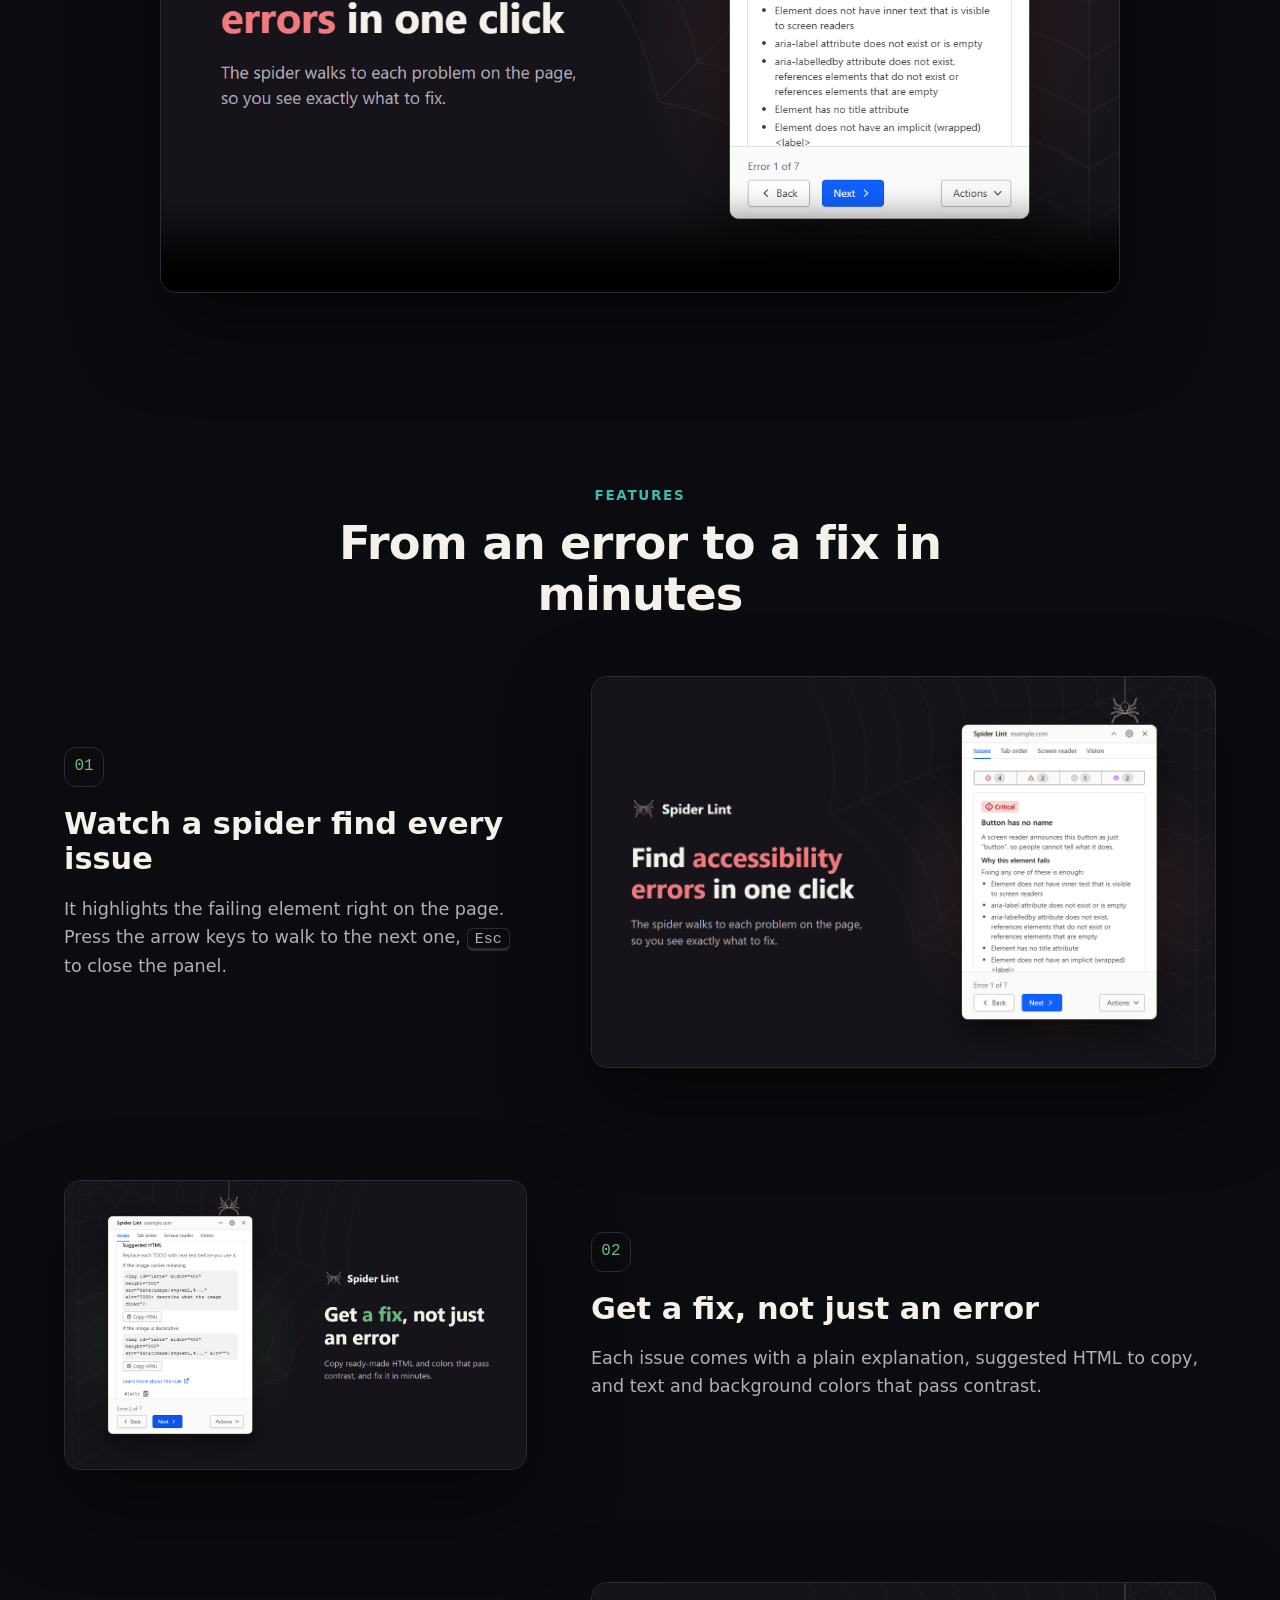
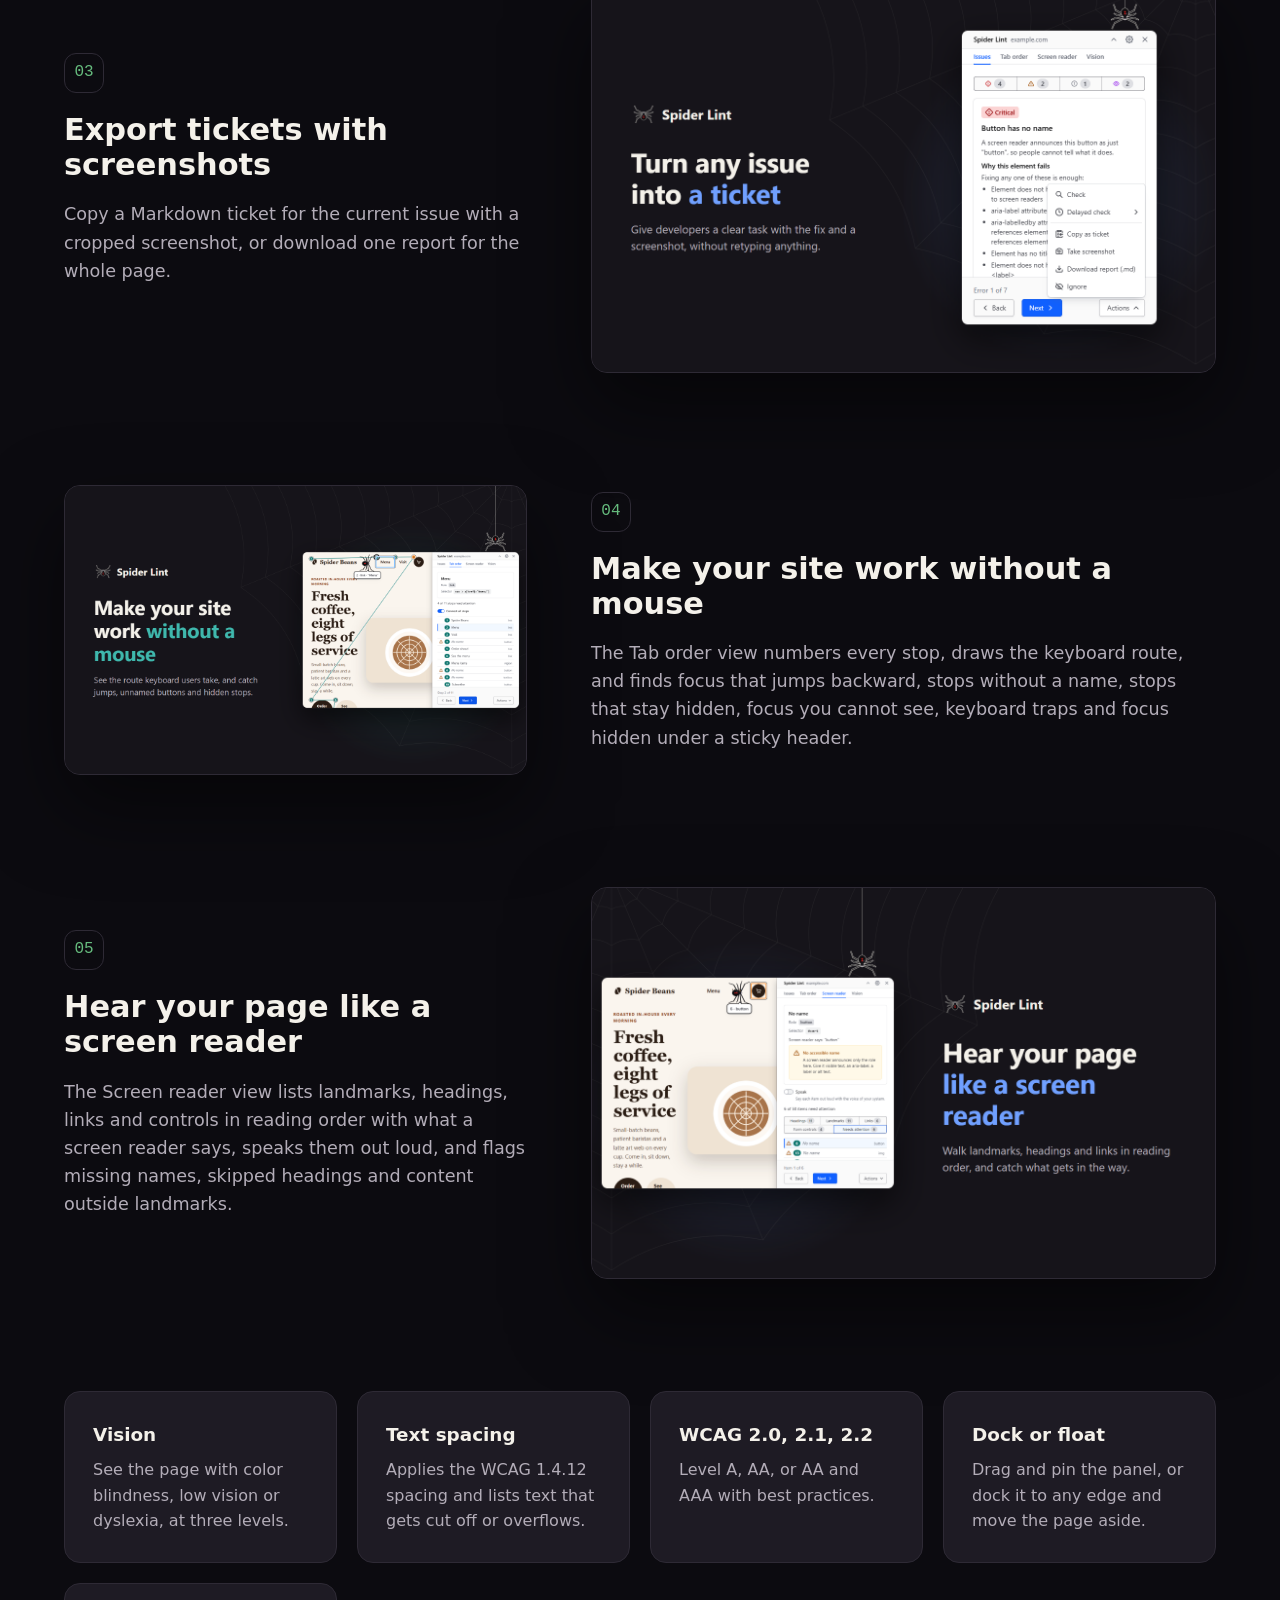
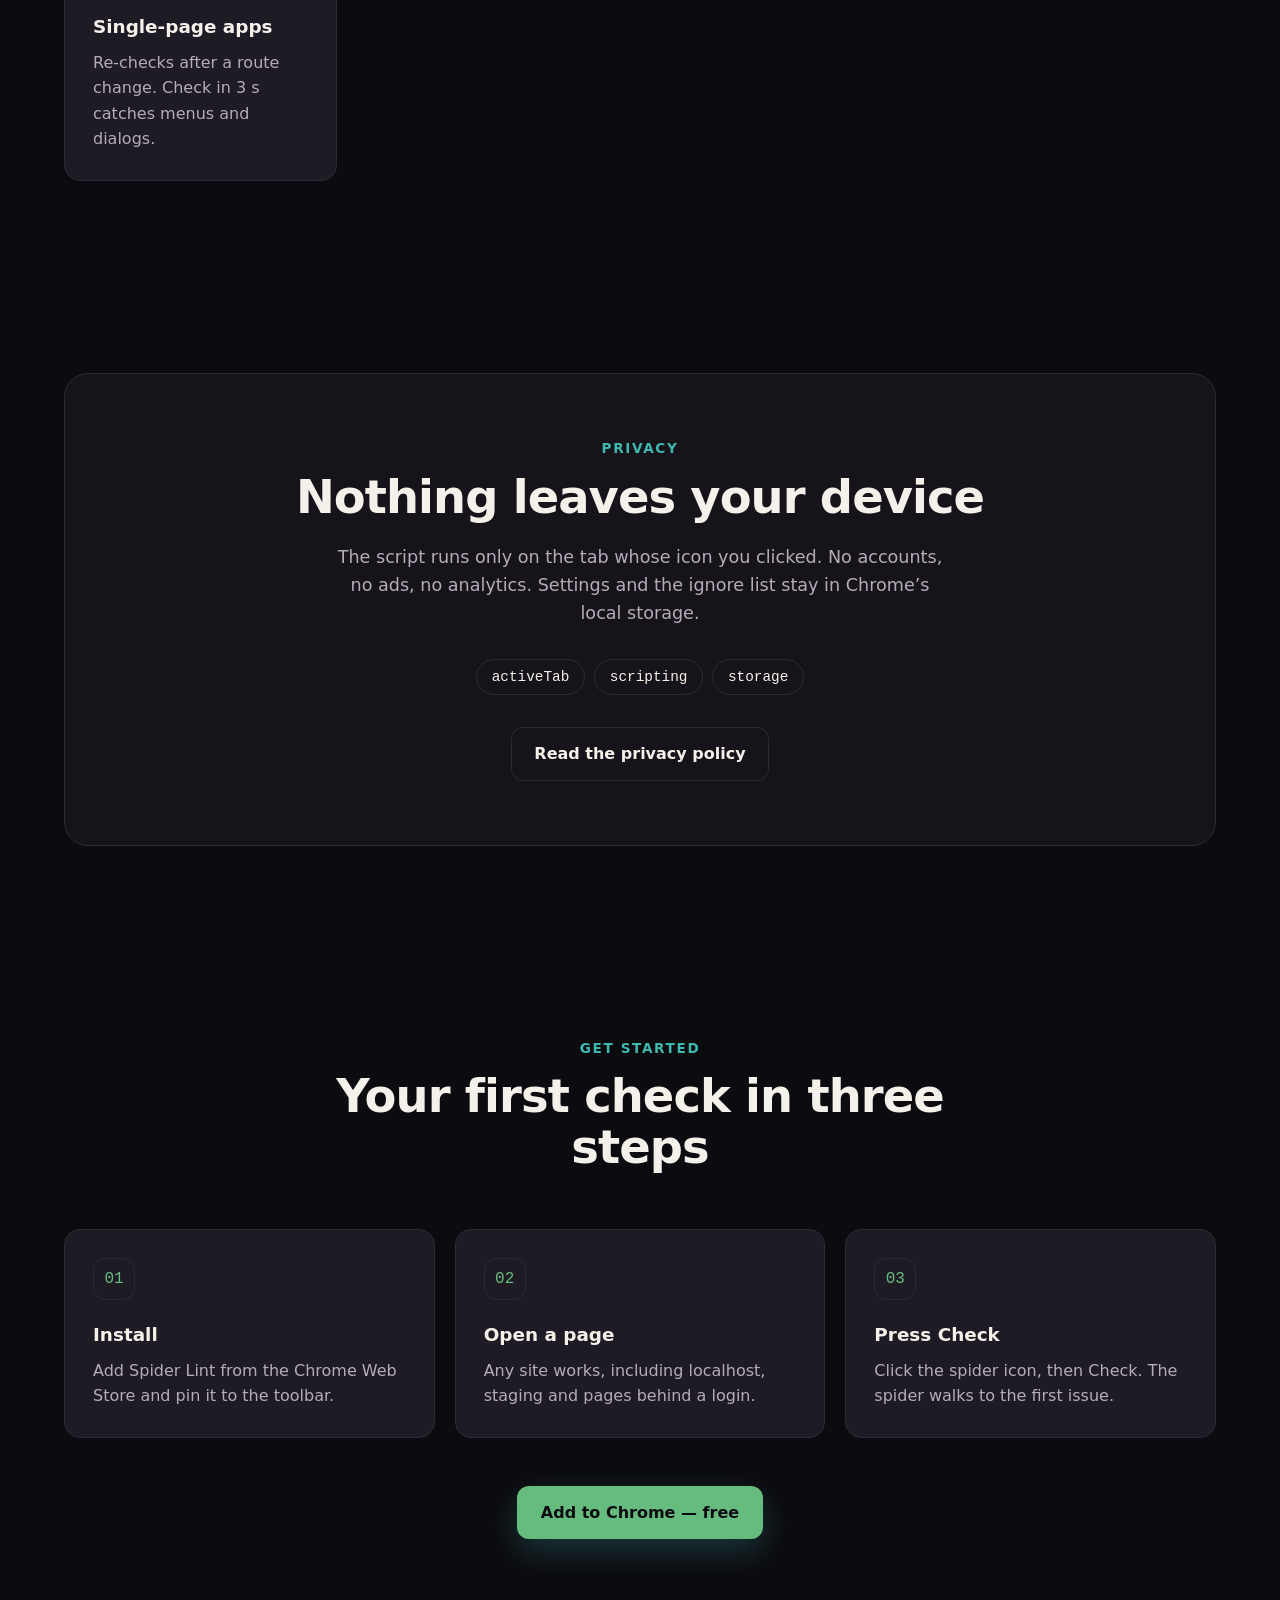
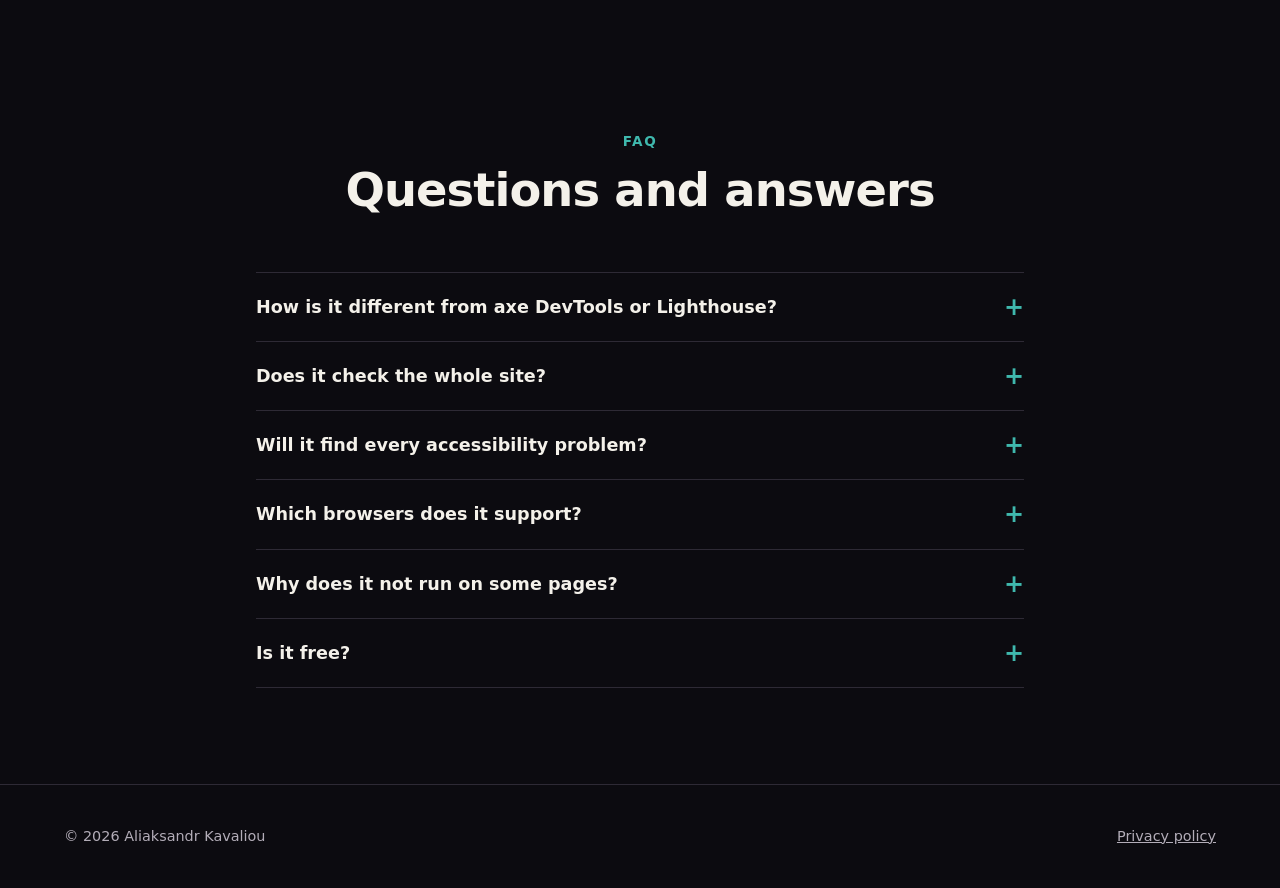
==== commit d0d6f59a: "Removes the Scan line card" ====
--- a/index.html
+++ b/index.html
@@ -282,12 +282,6 @@
               </p>
             </li>
             <li class="card reveal">
-              <h3 class="card__title">Scan line</h3>
-              <p class="card__text">
-                A line sweeps down the page while the check runs, so you see it working.
-              </p>
-            </li>
-            <li class="card reveal">
               <h3 class="card__title">WCAG 2.0, 2.1, 2.2</h3>
               <p class="card__text">Level A, AA, or AA and AAA with best practices.</p>
             </li>
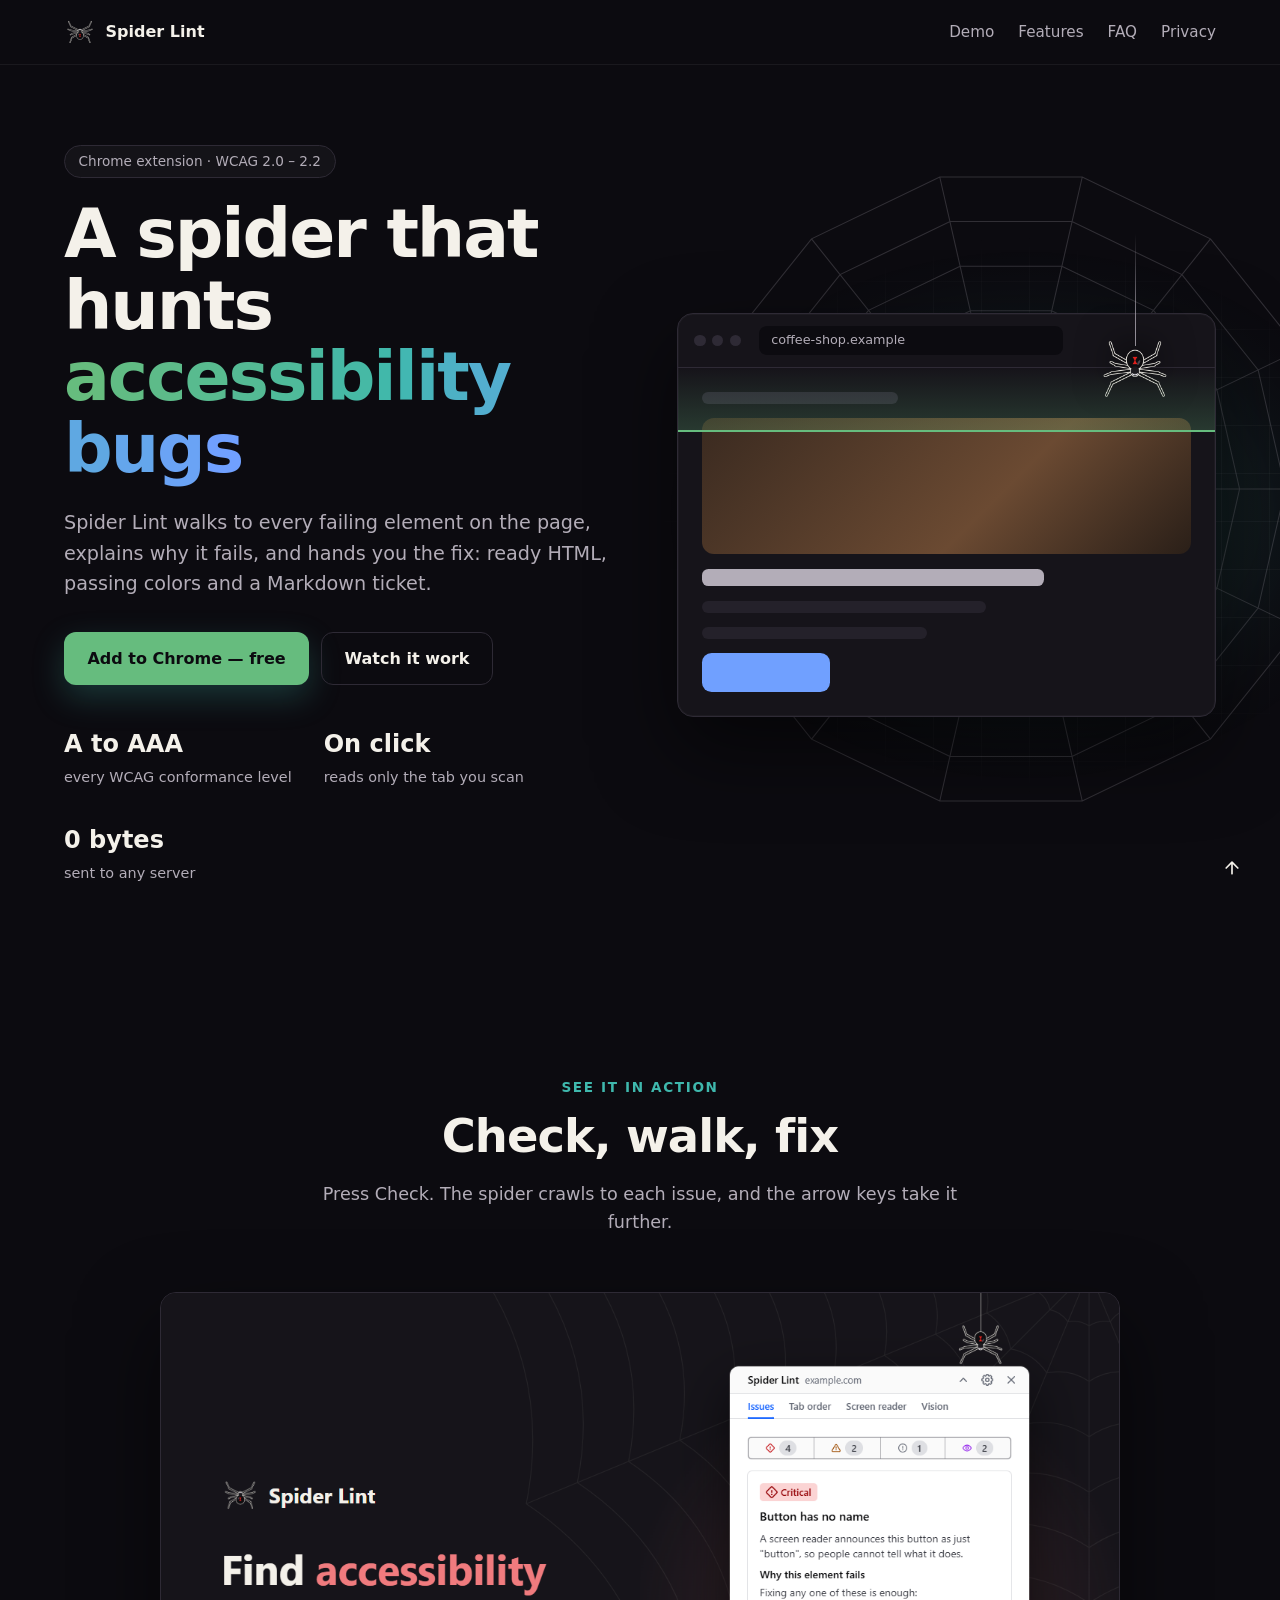
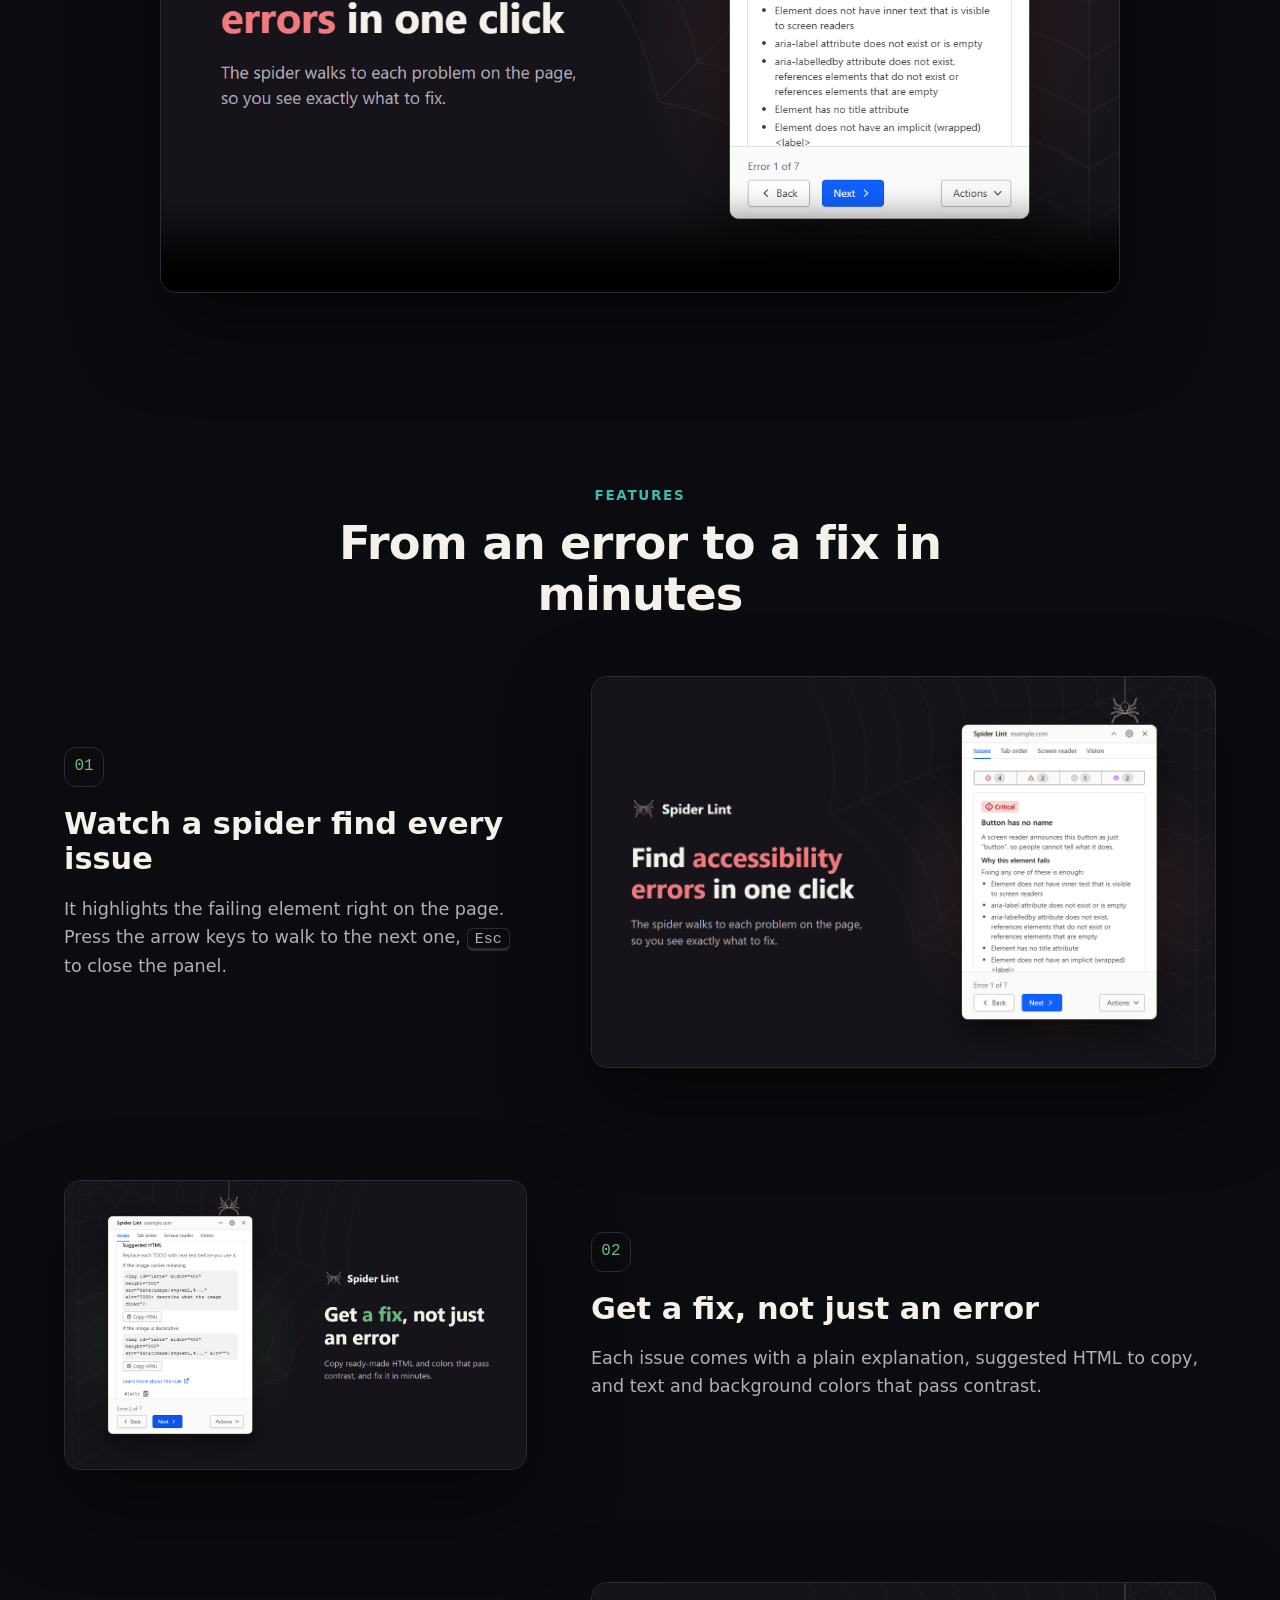
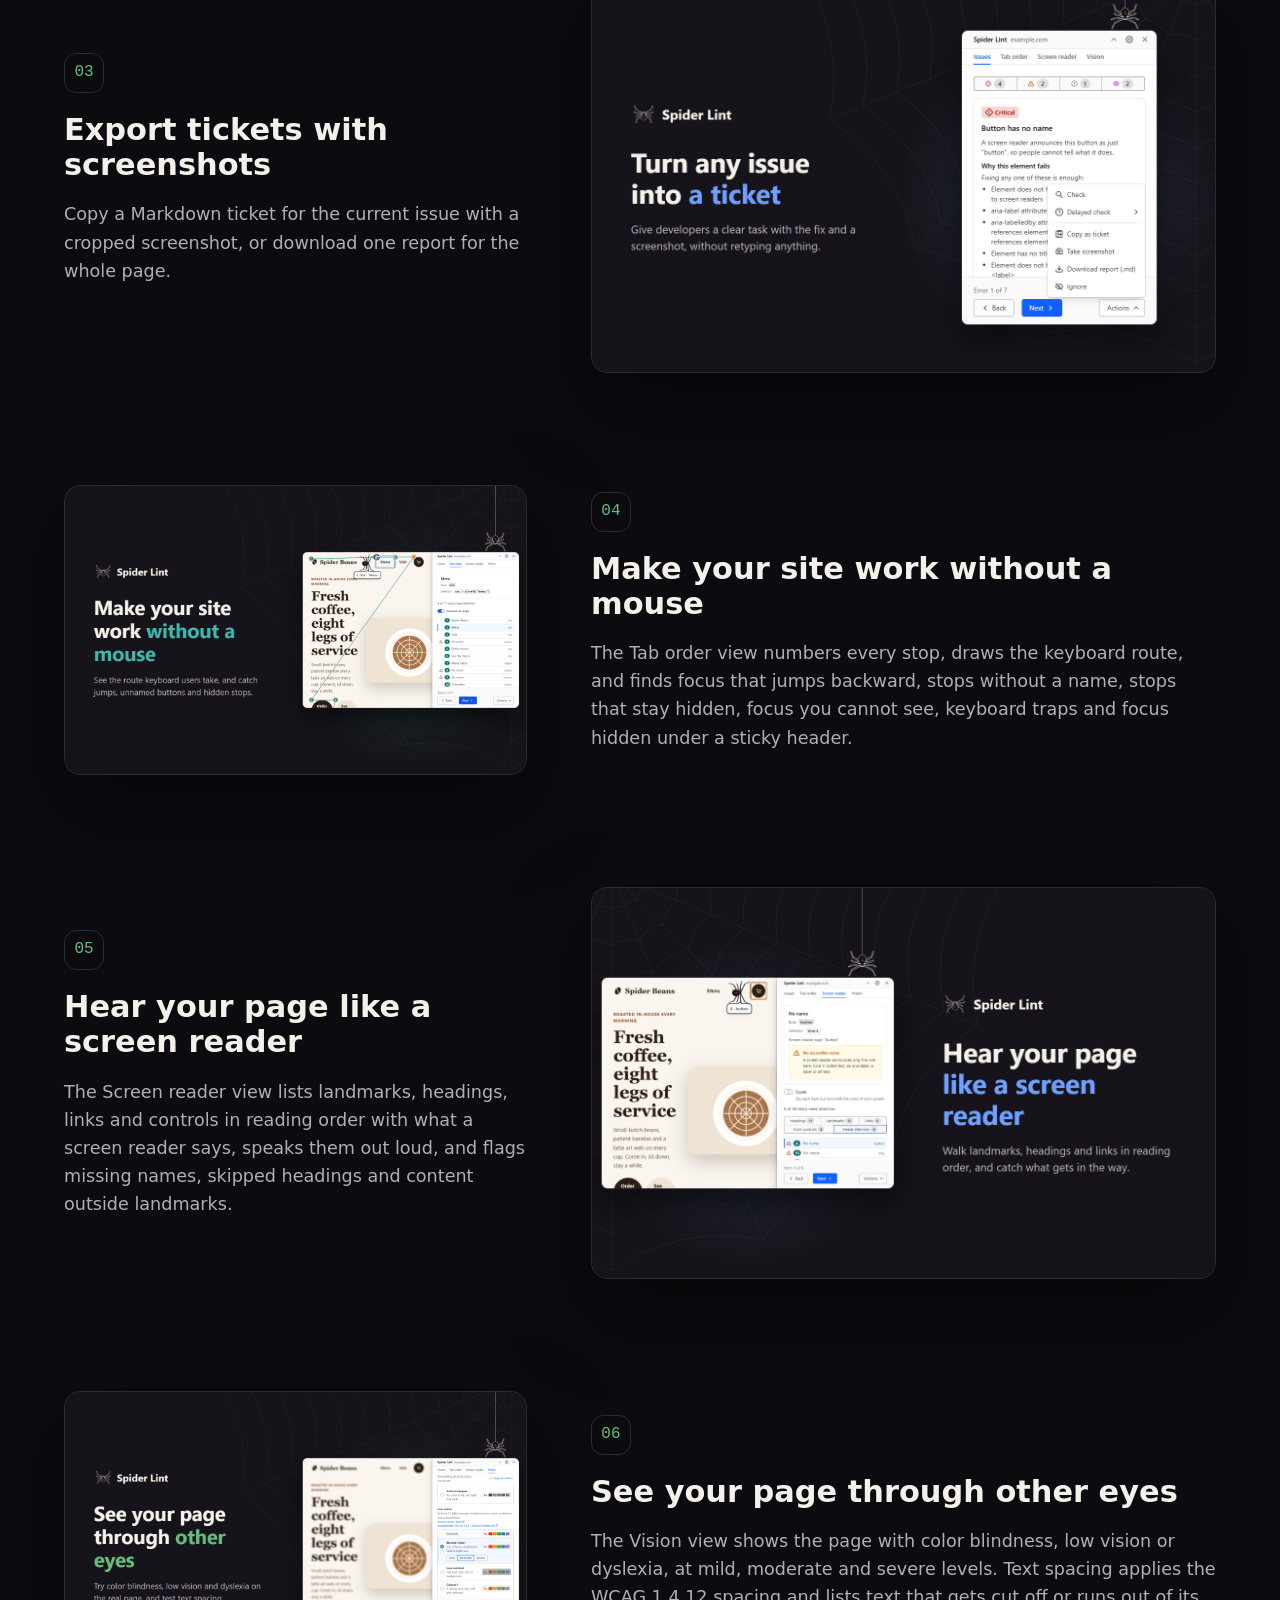
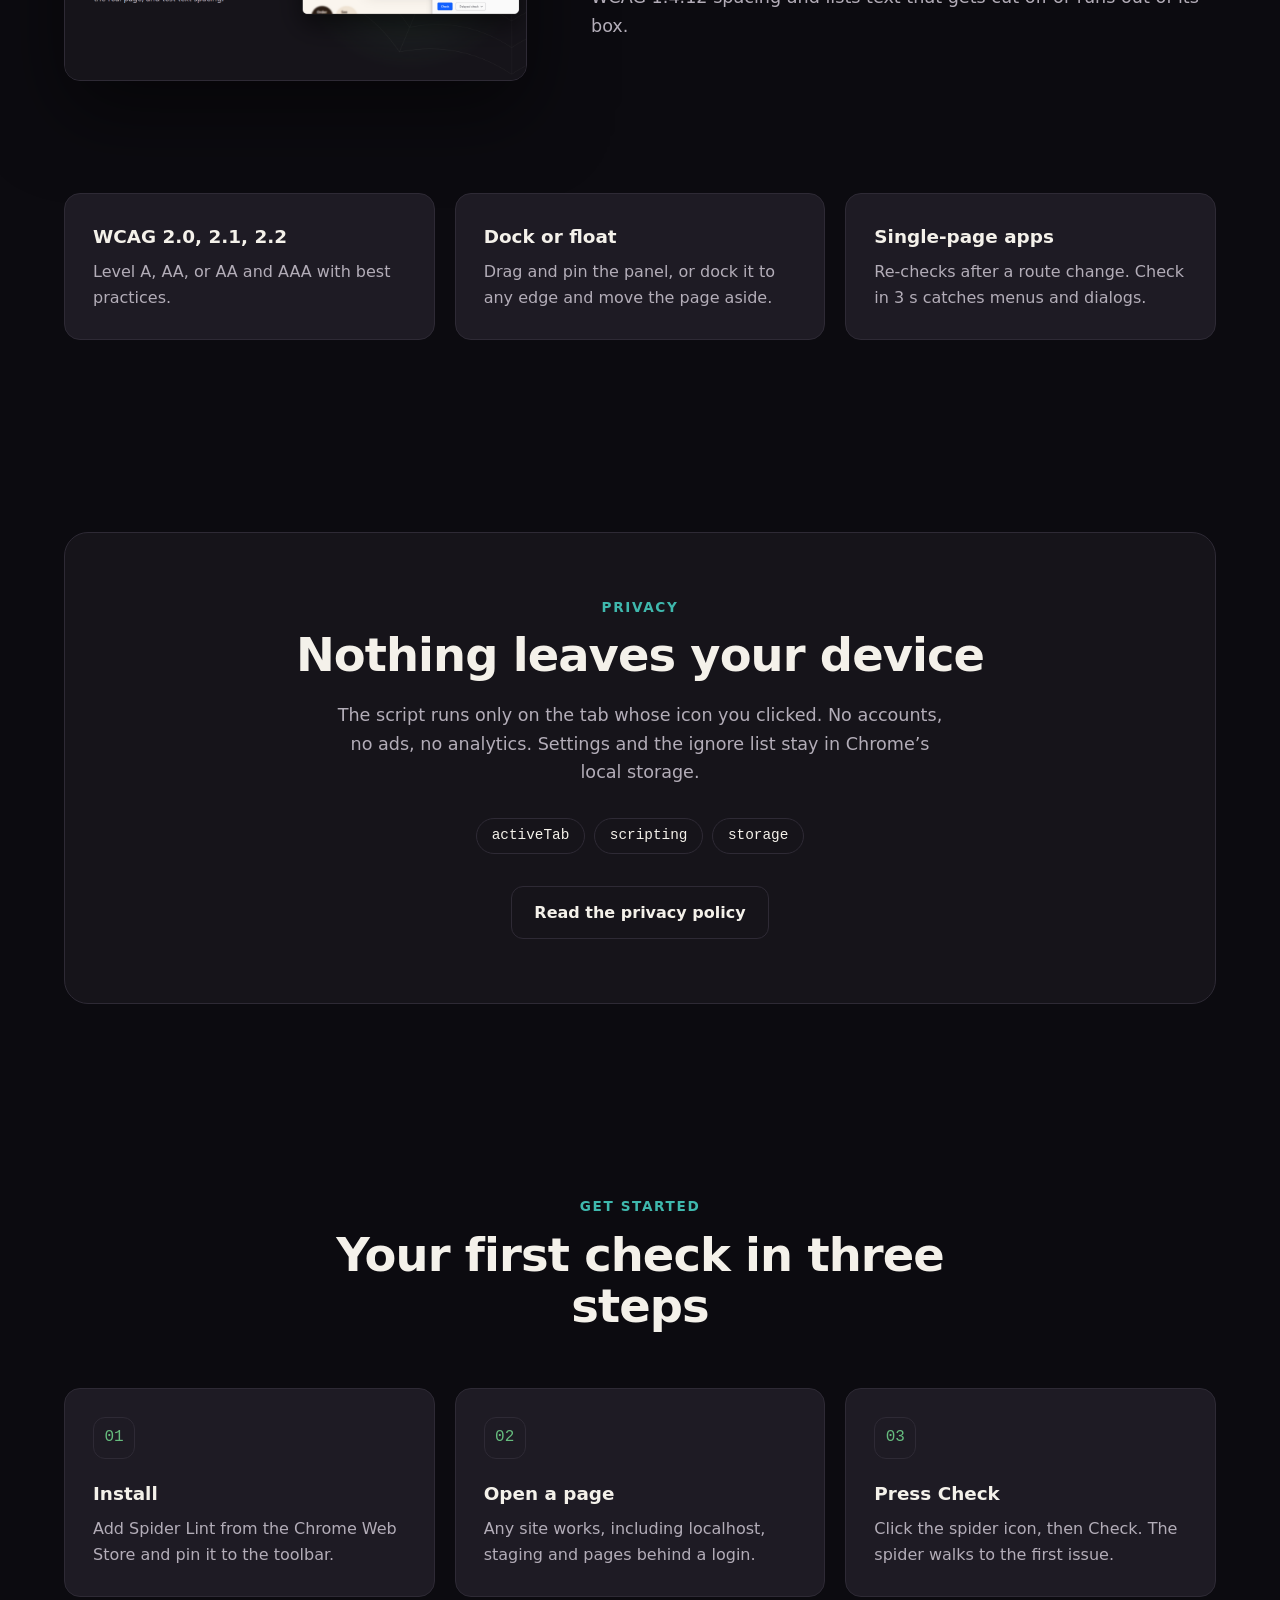
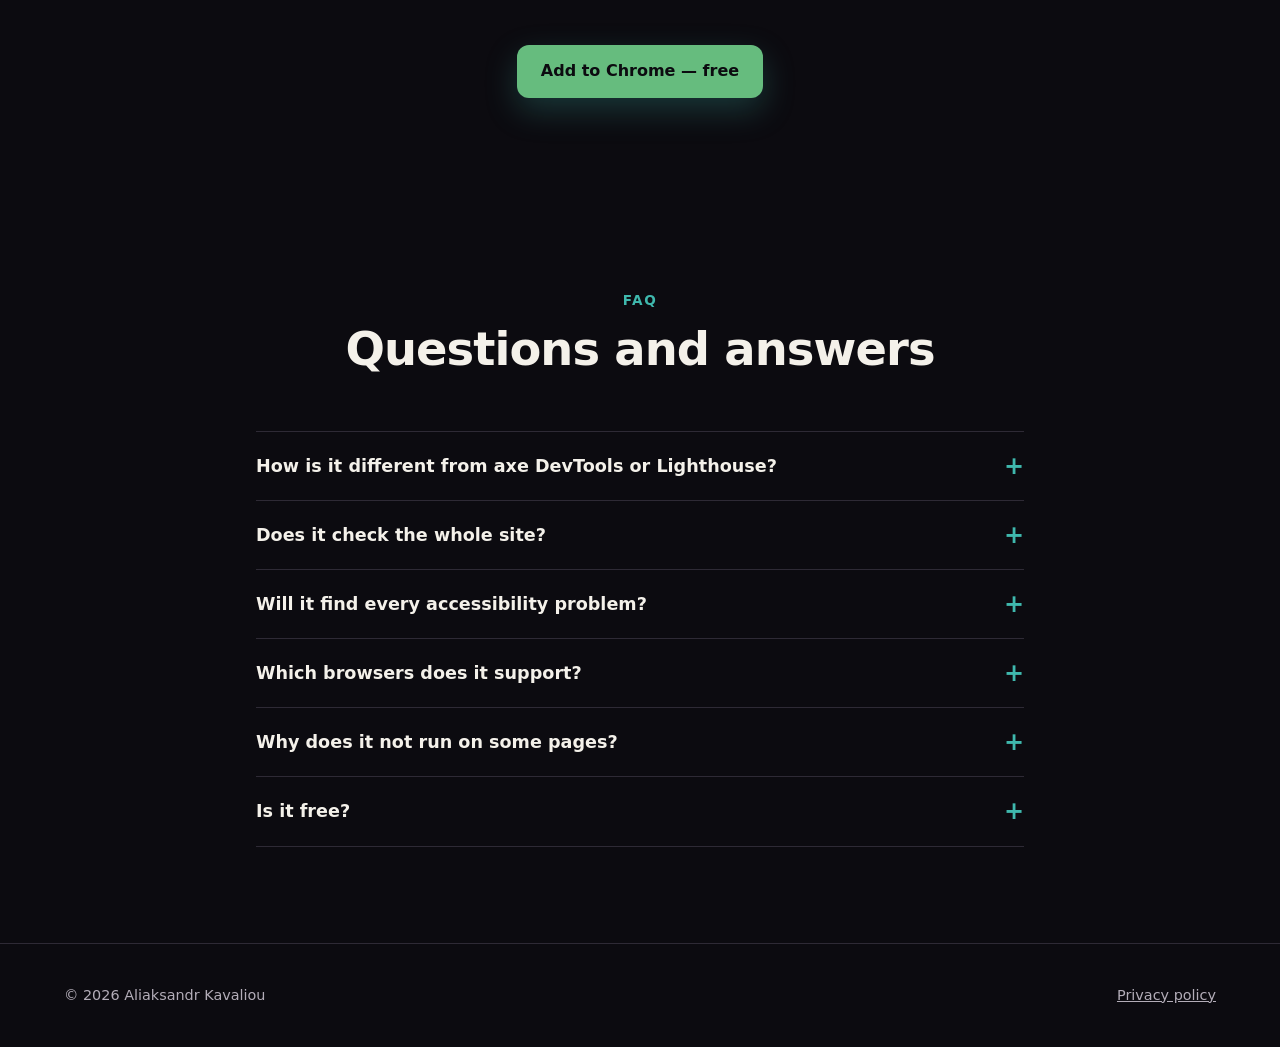
==== commit 74f62a92: "Adds Vision and fixes the Demo and Privacy links" ====
--- a/index.html
+++ b/index.html
@@ -33,6 +33,7 @@
     <script src="./assets/scripts/motion/reducedMotion.js" defer></script>
     <script src="./assets/scripts/hero/gradientText.js" defer></script>
     <script src="./assets/scripts/top/scrollTop.js" defer></script>
+    <script src="./assets/scripts/demo/centerDemo.js" defer></script>
   </head>
 
   <body class="page__body">
@@ -48,7 +49,7 @@
           <a class="header__link" href="#demo">Demo</a>
           <a class="header__link" href="#features">Features</a>
           <a class="header__link" href="#faq">FAQ</a>
-          <a class="header__link" href="#privacy">Privacy</a>
+          <a class="header__link" href="./privacy.html">Privacy</a>
         </nav>
       </div>
     </header>
@@ -268,19 +269,28 @@
               />
             </div>
           </article>
+          <article class="feature feature--reversed reveal">
+            <div class="feature__body">
+              <span class="feature__number" aria-hidden="true">06</span>
+              <h3 class="feature__title">See your page through other eyes</h3>
+              <p class="feature__text">
+                The Vision view shows the page with color blindness, low vision or dyslexia, at
+                mild, moderate and severe levels. Text spacing applies the WCAG 1.4.12 spacing and
+                lists text that gets cut off or runs out of its box.
+              </p>
+            </div>
+            <div class="frame">
+              <img
+                class="frame__media"
+                src="./store/screenshot-vision.png"
+                width="1280"
+                height="800"
+                loading="lazy"
+                alt="The page blurred by the Blurred vision simulation, with the Vision view open in the panel."
+              />
+            </div>
+          </article>
           <ul class="cards" aria-label="More features">
-            <li class="card reveal">
-              <h3 class="card__title">Vision</h3>
-              <p class="card__text">
-                See the page with color blindness, low vision or dyslexia, at three levels.
-              </p>
-            </li>
-            <li class="card reveal">
-              <h3 class="card__title">Text spacing</h3>
-              <p class="card__text">
-                Applies the WCAG 1.4.12 spacing and lists text that gets cut off or overflows.
-              </p>
-            </li>
             <li class="card reveal">
               <h3 class="card__title">WCAG 2.0, 2.1, 2.2</h3>
               <p class="card__text">Level A, AA, or AA and AAA with best practices.</p>
